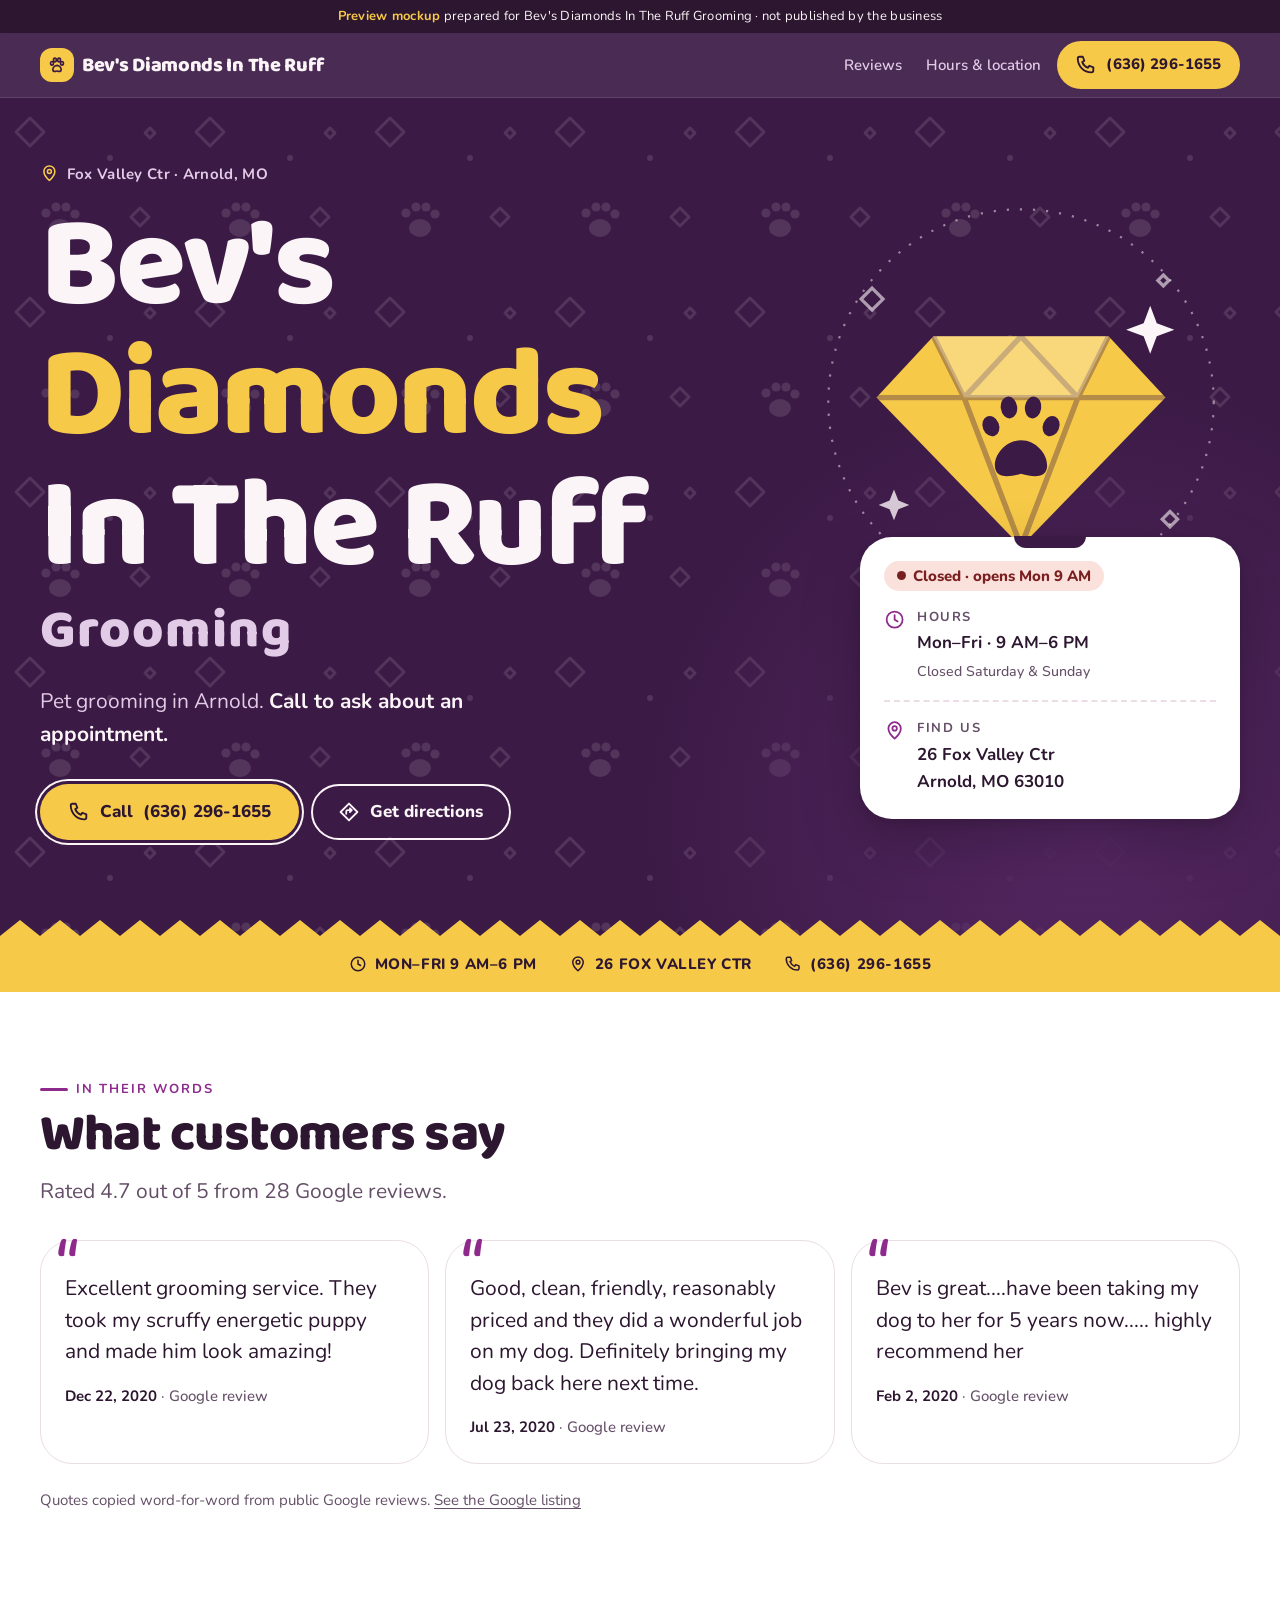
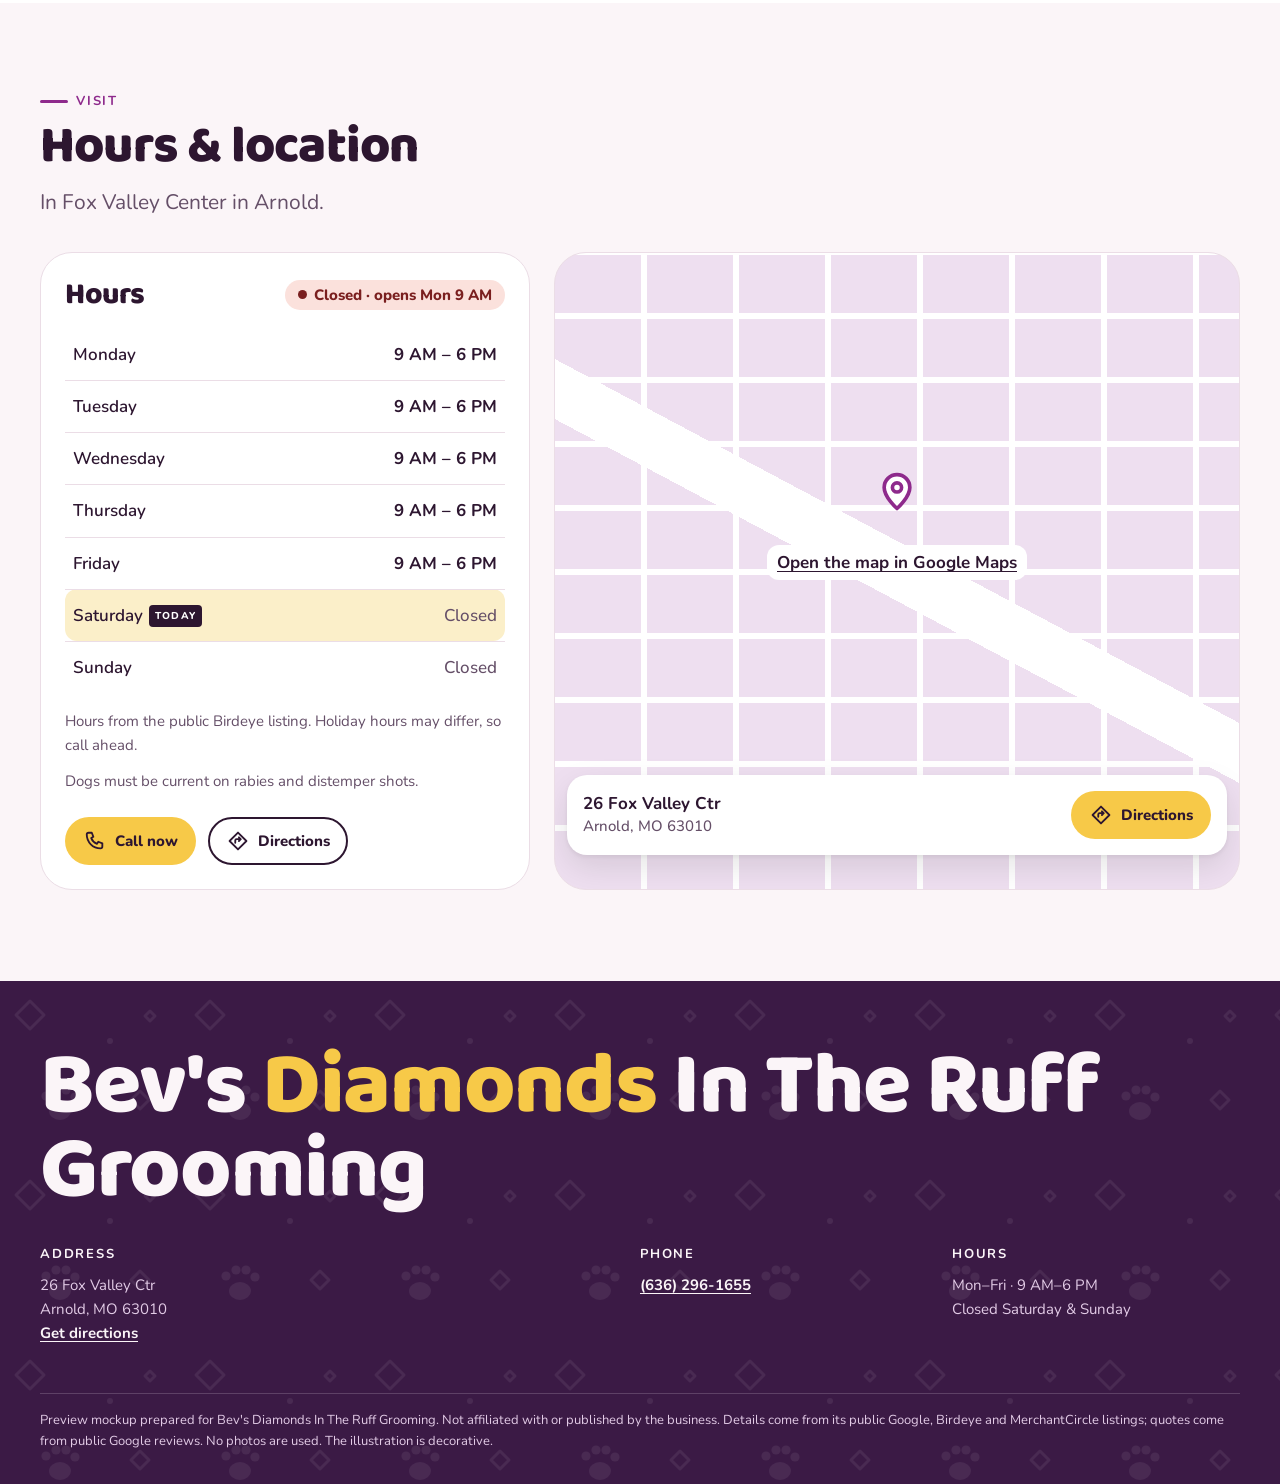
==== bevs-diamonds-in-the-ruff/index.html @ 06249ab4 "Add 11 new prospect previews + template update" ====
<!doctype html>
<html lang="en">
<head>
<meta charset="utf-8">
<meta name="viewport" content="width=device-width,initial-scale=1,viewport-fit=cover">
<title>Bev's Diamonds In The Ruff Grooming | Pet groomer in Arnold, MO</title>
<meta name="description" content="Bev&#x27;s Diamonds In The Ruff Grooming, 26 Fox Valley Ctr, Arnold, MO 63010. Pet grooming. Call (636) 296-1655.">
<meta name="robots" content="noindex">
<meta name="theme-color" content="#3B1A45">
<link rel="preconnect" href="https://fonts.googleapis.com"><link rel="preconnect" href="https://fonts.gstatic.com" crossorigin>
<link rel="stylesheet" href="https://fonts.googleapis.com/css2?family=Baloo+2:wght@700;800&amp;family=Nunito:wght@400;600;700;800&amp;display=swap">
<link rel="stylesheet" href="../template.css">
<!-- Facts from /home/box/shared/webbiz/prospects.csv (row dated 2026-11-19), checked 2026-11-19.  -->
</head>
<body data-theme="grooming" data-variant="plum" data-level="bold" data-layout="split">
<svg xmlns="http://www.w3.org/2000/svg" hidden>
<symbol id="i-phone" viewBox="0 0 24 24"><path d="M5 3h3.5l1.7 4.4-2.3 1.4a11 11 0 0 0 6.3 6.3l1.4-2.3L20 14.5V18a2 2 0 0 1-2 2A15 15 0 0 1 3 5a2 2 0 0 1 2-2z"/></symbol>
<symbol id="i-pin" viewBox="0 0 24 24"><path d="M12 21s-7-6.2-7-11.5a7 7 0 0 1 14 0C19 14.8 12 21 12 21z"/><circle cx="12" cy="9.5" r="2.5"/></symbol>
<symbol id="i-clock" viewBox="0 0 24 24"><circle cx="12" cy="12" r="9"/><path d="M12 7v5l3.5 2"/></symbol>
<symbol id="i-route" viewBox="0 0 24 24"><path d="M12 2.8 21.2 12 12 21.2 2.8 12z"/><path d="M9 14v-2.5a1.5 1.5 0 0 1 1.5-1.5H15m-2-2 2 2-2 2"/></symbol>
<symbol id="i-arrow" viewBox="0 0 24 24"><path d="M5 12h14m-6-6 6 6-6 6"/></symbol>
<symbol id="i-check" viewBox="0 0 24 24"><path d="m5 12.5 4.5 4.5L19 7.5"/></symbol>
<symbol id="i-calendar" viewBox="0 0 24 24"><rect x="3.5" y="5" width="17" height="15" rx="2"/><path d="M3.5 10h17M8 3v4m8-4v4"/></symbol>
<symbol id="i-info" viewBox="0 0 24 24"><circle cx="12" cy="12" r="9"/><path d="M12 11v6m0-9.5v.5"/></symbol>
<!-- grooming -->
<symbol id="i-paw" viewBox="0 0 24 24"><path d="M12 12.5c-2.8 0-5 2.7-5 4.8 0 1.6 1.3 2.4 2.7 2.4.9 0 1.5-.5 2.3-.5s1.4.5 2.3.5c1.4 0 2.7-.8 2.7-2.4 0-2.1-2.2-4.8-5-4.8z"/><ellipse cx="6" cy="10" rx="1.7" ry="2.2"/><ellipse cx="9.5" cy="6" rx="1.7" ry="2.3"/><ellipse cx="14.5" cy="6" rx="1.7" ry="2.3"/><ellipse cx="18" cy="10" rx="1.7" ry="2.2"/></symbol>
<symbol id="i-bath" viewBox="0 0 24 24"><path d="M3 12h18v2a5 5 0 0 1-5 5H8a5 5 0 0 1-5-5z"/><path d="M6 12V6a2 2 0 0 1 3.7-1M7 19l-1 2m11-2 1 2"/><circle cx="13" cy="7" r="1.2"/><circle cx="16.5" cy="5" r="1.6"/><circle cx="17" cy="9" r=".9"/></symbol>
<symbol id="i-sparkle" viewBox="0 0 24 24"><path d="M12 3l1.8 5.6L19.5 10l-5.7 1.6L12 17l-1.8-5.4L4.5 10l5.7-1.4z"/><path d="M19 16v4m-2-2h4"/></symbol>
<symbol id="i-heart" viewBox="0 0 24 24"><path d="M12 20s-7.5-4.6-7.5-10A4.3 4.3 0 0 1 12 7.4 4.3 4.3 0 0 1 19.5 10c0 5.4-7.5 10-7.5 10z"/></symbol>
<symbol id="i-bone" viewBox="0 0 24 24"><path d="M8.5 9.5 14.5 15.5M7 5a2.2 2.2 0 1 0-2 2 2.2 2.2 0 1 0 2.6 2.6L9 8.2M17 19a2.2 2.2 0 1 0 2-2 2.2 2.2 0 1 0-2.6-2.6L15 15.8M8.5 9.5l1-1M14.5 15.5l1-1"/></symbol>
<!-- barber -->
<symbol id="i-scissors" viewBox="0 0 24 24"><circle cx="6" cy="7" r="2.6"/><circle cx="6" cy="17" r="2.6"/><path d="M8.2 8.4 20 17M8.2 15.6 20 7"/></symbol>
<symbol id="i-razor" viewBox="0 0 24 24"><path d="M4 15 15 4l3 3-4 4H9"/><path d="M9 11l-5 9 4-1 4-6"/></symbol>
<symbol id="i-comb" viewBox="0 0 24 24"><path d="M3 9h18v3H3zM5 12v6m3-6v6m3-6v6m3-6v6m3-6v6m3-6v4"/></symbol>
<symbol id="i-pole" viewBox="0 0 24 24"><rect x="8" y="5" width="8" height="14" rx="1.5"/><path d="M9 3h6M9 21h6M8 9l8-3M8 13l8-3M8 17l8-3"/></symbol>
<symbol id="i-beard" viewBox="0 0 24 24"><path d="M5 6v5a7 7 0 0 0 14 0V6"/><path d="M9 13.5c1.8-1 4.2-1 6 0M10 17h4"/></symbol>
<!-- auto -->
<symbol id="i-wrench" viewBox="0 0 24 24"><path d="M14.5 4.5a4.5 4.5 0 0 0-5.4 5.9L3.5 16a2 2 0 0 0 2.9 2.9l5.6-5.6a4.5 4.5 0 0 0 5.9-5.4l-2.6 2.6-2.4-.5-.5-2.4z"/></symbol>
<symbol id="i-tire" viewBox="0 0 24 24"><circle cx="12" cy="12" r="9"/><circle cx="12" cy="12" r="3.5"/><path d="M12 3v3m0 12v3M3 12h3m12 0h3M5.6 5.6l2.2 2.2m8.4 8.4 2.2 2.2m0-12.8-2.2 2.2m-8.4 8.4-2.2 2.2"/></symbol>
<symbol id="i-oil" viewBox="0 0 24 24"><path d="M12 3s-5.5 6.4-5.5 10.5a5.5 5.5 0 0 0 11 0C17.5 9.4 12 3 12 3z"/><path d="M9.5 14a2.5 2.5 0 0 0 2.5 2.5"/></symbol>
<symbol id="i-brake" viewBox="0 0 24 24"><circle cx="12" cy="12" r="8.5"/><circle cx="12" cy="12" r="2"/><path d="M4.5 7.5a9 9 0 0 1 4-3.6M12 5.5v1m6.5 5.5h-1m-11 0h-1M12 17.5v1"/></symbol>
<symbol id="i-gauge" viewBox="0 0 24 24"><path d="M4 17a8 8 0 1 1 16 0"/><path d="M12 17l4-6"/><circle cx="12" cy="17" r="1.3"/><path d="M6.5 11.5l1 .8M12 7v1.3m5.5 3.2-1 .8"/></symbol>
<symbol id="i-battery" viewBox="0 0 24 24"><rect x="3" y="7" width="18" height="12" rx="2"/><path d="M7 7V5h3v2m4 0V5h3v2M7 13h3m5-1.5v3M13.5 13h3"/></symbol>
<!-- trades -->
<symbol id="i-hammer" viewBox="0 0 24 24"><path d="M14 4l6 6-2 2-2-2-9 9-2-2 9-9-2-2z"/><path d="M14 4 11 7"/></symbol>
<symbol id="i-ruler" viewBox="0 0 24 24"><path d="M3 16 16 3l5 5L8 21z"/><path d="m7 12 2 2m1-5 2 2m1-5 2 2"/></symbol>
<symbol id="i-house" viewBox="0 0 24 24"><path d="M4 11 12 4l8 7v9H4z"/><path d="M10 20v-5h4v5"/></symbol>
<symbol id="i-bolt" viewBox="0 0 24 24"><path d="M13 3 5 14h6l-1 7 8-11h-6z"/></symbol>
<symbol id="i-drop" viewBox="0 0 24 24"><path d="M7 4h10M12 4v3m-4 4h8l-1 3H9zm4 3v3"/><path d="M12 20.5a1.5 1.5 0 0 1-1.5-1.5c0-1 1.5-2.5 1.5-2.5s1.5 1.5 1.5 2.5a1.5 1.5 0 0 1-1.5 1.5z"/></symbol>
<!-- salon / cafe / cleaning -->
<symbol id="i-polish" viewBox="0 0 24 24"><path d="M10 3h4v5h-4z"/><path d="M8 11a2 2 0 0 1 2-3h4a2 2 0 0 1 2 3v8a2 2 0 0 1-2 2h-4a2 2 0 0 1-2-2z"/></symbol>
<symbol id="i-mirror" viewBox="0 0 24 24"><ellipse cx="12" cy="9" rx="6" ry="7"/><path d="M12 16v5m-3 0h6M9.5 6.5a3 3 0 0 1 2.5-1.5"/></symbol>
<symbol id="i-cup" viewBox="0 0 24 24"><path d="M4 9h13v5a5 5 0 0 1-5 5H9a5 5 0 0 1-5-5z"/><path d="M17 11h1.5a2.5 2.5 0 0 1 0 5H16M8 3c-1 1 1 2 0 3m4-3c-1 1 1 2 0 3"/></symbol>
<symbol id="i-fork" viewBox="0 0 24 24"><path d="M7 3v6a2 2 0 0 0 2 2v10M11 3v6a2 2 0 0 1-2 2M9 3v5m8-5c-2 1.5-3 4-3 7h3v11"/></symbol>
<symbol id="i-spray" viewBox="0 0 24 24"><path d="M8 9h6l1 3v8a1 1 0 0 1-1 1H8a1 1 0 0 1-1-1v-8z"/><path d="M9 9V6h5l3 2h-3M18 4l2-1m-2 4 2 1m-1-2.5h2"/></symbol>
<symbol id="i-broom" viewBox="0 0 24 24"><path d="M19 3 12 10"/><path d="M12.5 9.5 15 12l-4 9c-3-1-6-4-7-7z"/><path d="M7 18l2-3m1 5 1.5-3"/></symbol>
</svg>
<svg xmlns="http://www.w3.org/2000/svg" style="display:none">
<symbol id="i-leaf" viewBox="0 0 24 24" fill="none" stroke="currentColor" stroke-width="2" stroke-linecap="round" stroke-linejoin="round"><path d="M5 19c0-8 5-14 15-14 0 10-6 15-14 15"/><path d="M5 19c3-4 6-7 10-9"/></symbol>
<symbol id="i-snow" viewBox="0 0 24 24" fill="none" stroke="currentColor" stroke-width="2" stroke-linecap="round" stroke-linejoin="round"><path d="M12 2v20M4.5 6.5l15 11M19.5 6.5l-15 11"/><path d="M9 4l3 2 3-2M9 20l3-2 3 2"/></symbol>
<symbol id="i-steer" viewBox="0 0 24 24" fill="none" stroke="currentColor" stroke-width="2" stroke-linecap="round" stroke-linejoin="round"><circle cx="12" cy="12" r="9"/><circle cx="12" cy="12" r="2.5"/><path d="M3.5 10.5l6 1M20.5 10.5l-6 1M12 14.5V21"/></symbol>
</svg>
<a class="skip" href="#main">Skip to content</a>
<div class="mock-ribbon"><b>Preview mockup</b> prepared for Bev&#x27;s Diamonds In The Ruff Grooming · not published by the business</div>
<header class="site-head"><div class="container">
 <a class="brand" href="#top"><span class="mark"><svg class="icon" aria-hidden="true"><use href="#i-paw"/></svg></span>Bev&#x27;s Diamonds In The Ruff</a>
 <nav class="nav" aria-label="Sections"><a href="#reviews">Reviews</a><a href="#visit">Hours &amp; location</a></nav>
 <a class="btn btn--sm btn--call" href="tel:+16362961655"><svg class="icon" aria-hidden="true"><use href="#i-phone"/></svg><span class="lbl">Call</span><span class="num">(636) 296-1655</span></a>
</div></header>
<div class="accent-rule" aria-hidden="true"></div>

<main id="main">
<section class="hero" id="top" aria-labelledby="biz-name">
 <div class="hero__pattern" aria-hidden="true"></div><div class="hero__glow" aria-hidden="true"></div>
 <div class="container hero__grid">
  <div class="hero__copy">
   <p class="hero__kicker"><svg class="icon" aria-hidden="true"><use href="#i-pin"/></svg>Fox Valley Ctr · Arnold, MO</p>
   <h1 class="hero__name" id="biz-name"><span class="w">Bev&#x27;s</span> <span class="w w--accent">Diamonds</span> <span class="w">In The Ruff</span> <span class="w w--small">Grooming</span></h1>
   <p class="hero__line">Pet grooming in Arnold. <strong>Call to ask about an appointment.</strong></p>
   <div class="hero__ctas">
    <a class="btn btn--call" href="tel:+16362961655"><svg class="icon" aria-hidden="true"><use href="#i-phone"/></svg>Call <span class="num">(636) 296-1655</span></a>
    <a class="btn btn--ghost" href="https://www.google.com/maps/dir/?api=1&destination=Bev%27s+Diamonds+In+The+Ruff+Grooming%2C+26+Fox+Valley+Ctr%2C+Arnold%2C+MO+63010" target="_blank" rel="noopener"><svg class="icon" aria-hidden="true"><use href="#i-route"/></svg>Get directions</a>
   </div>
   
  </div>
  <div class="hero__media">
   <!-- PHOTO SLOT: when a real, owner-approved photo exists, add
        <img class="hero__photo" src="photo.jpg" alt="describe the photo" width="900" height="1100">
        here (the emblem, if any, hides itself). Keep the ticket. -->
   <div class="emblem" aria-hidden="true"><svg viewBox="0 0 400 400" role="img" aria-label="Illustration: a diamond with a paw print">
 <circle cx="200" cy="200" r="176" style="fill:none;stroke:var(--field-ink);stroke-width:2;stroke-dasharray:2 10;opacity:.5"/>
 <g style="fill:none;stroke:var(--field-ink);stroke-width:3;opacity:.6"><path d="M64 96l10 10-10 10-10-10z"/><path d="M336 300l7 7-7 7-7-7z"/><path d="M330 84l5 5-5 5-5-5z"/></g>
 <path d="M120 140h160l52 56-132 136L68 196z" style="fill:var(--field-accent)"/>
 <path d="M120 140l28 56h104l28-56M68 196h264M148 196l52 136 52-136M200 140l-52 56M200 140l52 56" style="fill:none;stroke:var(--field);stroke-width:5;stroke-linejoin:round;opacity:.35"/>
 <path d="M120 140h160l-28 56H148z" style="fill:#fff;opacity:.28"/>
 <g style="fill:var(--field)" transform="translate(200 236) scale(.5)">
  <path d="M0 -2C-30 -2 -52 28 -47 50C-43 66 -24 66 0 59C24 66 43 66 47 50C52 28 30 -2 0 -2Z"/>
  <ellipse cx="-55" cy="-28" rx="15" ry="19" transform="rotate(-22 -55 -28)"/><ellipse cx="-22" cy="-62" rx="15" ry="20" transform="rotate(-8 -22 -62)"/>
  <ellipse cx="22" cy="-62" rx="15" ry="20" transform="rotate(8 22 -62)"/><ellipse cx="55" cy="-28" rx="15" ry="19" transform="rotate(22 55 -28)"/></g>
 <path d="M318 112l6 16 16 6-16 6-6 16-6-16-16-6 16-6z" style="fill:var(--field-ink)"/>
 <path d="M84 280l4 10 10 4-10 4-4 10-4-10-10-4 10-4z" style="fill:var(--field-ink);opacity:.8"/>
</svg></div>
   <div class="ticket">
    <span class="ticket__notch" aria-hidden="true"></span>
    <div><span class="status" data-status>Mon–Fri · 9 AM–6 PM</span></div>
    <div class="ticket__row"><svg class="icon" aria-hidden="true"><use href="#i-clock"/></svg><div><span class="ticket__label">Hours</span><span class="ticket__value">Mon–Fri · 9 AM–6 PM<br><small style="font-weight:500;color:var(--muted)">Closed Saturday & Sunday</small></span></div></div>
    <hr>
    <div class="ticket__row"><svg class="icon" aria-hidden="true"><use href="#i-pin"/></svg><div><span class="ticket__label">Find us</span><span class="ticket__value">26 Fox Valley Ctr<br>Arnold, MO 63010</span></div></div>
    
   </div>
  </div>
 </div>
</section>
<div class="band" role="note" aria-label="Quick facts"><div class="container"><ul><li><svg class="icon" aria-hidden="true"><use href="#i-clock"/></svg>Mon–Fri 9 AM–6 PM</li><li><svg class="icon" aria-hidden="true"><use href="#i-pin"/></svg>26 Fox Valley Ctr</li><li><svg class="icon" aria-hidden="true"><use href="#i-phone"/></svg>(636) 296-1655</li></ul></div></div>

<!-- SERVICES: omitted on purpose. Only "pet grooming" is listed, so it is folded into the hero. "30 years of experience" (MerchantCircle) left off: no years claims. -->

<section class="section section--alt" id="reviews" aria-labelledby="rev-h"><div class="container">
 <div class="section-head"><span class="eyebrow">In their words</span><h2 id="rev-h">What customers say</h2><p>Rated 4.7 out of 5 from 28 Google reviews.</p></div>
 <div class="reviews"><figure class="review"><blockquote><p>Excellent grooming service. They took my scruffy energetic puppy and made him look amazing!</p></blockquote><figcaption>Dec 22, 2020 <span>· Google review</span></figcaption></figure><figure class="review"><blockquote><p>Good, clean, friendly, reasonably priced and they did a wonderful job on my dog. Definitely bringing my dog back here next time.</p></blockquote><figcaption>Jul 23, 2020 <span>· Google review</span></figcaption></figure><figure class="review"><blockquote><p>Bev is great....have been taking my dog to her for 5 years now..... highly recommend her</p></blockquote><figcaption>Feb 2, 2020 <span>· Google review</span></figcaption></figure></div>
 <p class="reviews__src">Quotes copied word-for-word from public Google reviews. <a href="https://www.google.com/maps/search/?api=1&amp;query=Bev%27s+Diamonds+In+The+Ruff+Grooming%2C+26+Fox+Valley+Ctr%2C+Arnold%2C+MO+63010" target="_blank" rel="noopener">See the Google listing</a></p>
</div></section>
<section class="section" id="visit" aria-labelledby="visit-h"><div class="container">
 <div class="section-head"><span class="eyebrow">Visit</span><h2 id="visit-h">Hours &amp; location</h2><p>In Fox Valley Center in Arnold.</p></div>
 <div class="visit">
  <div class="card hours">
   <div class="hours__top"><h3>Hours</h3><span class="status" data-status>Mon–Fri · 9 AM–6 PM</span></div>
   <table data-hours data-tz="America/Chicago"><caption class="sr-only">Opening hours</caption><tr data-d="1" data-o="09:00" data-c="18:00"><th scope="row">Monday</th><td>9 AM – 6 PM</td></tr><tr data-d="2" data-o="09:00" data-c="18:00"><th scope="row">Tuesday</th><td>9 AM – 6 PM</td></tr><tr data-d="3" data-o="09:00" data-c="18:00"><th scope="row">Wednesday</th><td>9 AM – 6 PM</td></tr><tr data-d="4" data-o="09:00" data-c="18:00"><th scope="row">Thursday</th><td>9 AM – 6 PM</td></tr><tr data-d="5" data-o="09:00" data-c="18:00"><th scope="row">Friday</th><td>9 AM – 6 PM</td></tr><tr data-d="6" class="is-closed"><th scope="row">Saturday</th><td>Closed</td></tr><tr data-d="0" class="is-closed"><th scope="row">Sunday</th><td>Closed</td></tr></table>
   <p class="hours__note">Hours from the public Birdeye listing. Holiday hours may differ, so call ahead.</p>
   <p class="visit-note">Dogs must be current on rabies and distemper shots.</p>
   <div style="display:flex;flex-wrap:wrap;gap:var(--s-3);margin-top:var(--s-5)">
    <a class="btn btn--call btn--sm" href="tel:+16362961655"><svg class="icon" aria-hidden="true"><use href="#i-phone"/></svg>Call now</a>
    <a class="btn btn--ghost btn--sm" href="https://www.google.com/maps/dir/?api=1&destination=Bev%27s+Diamonds+In+The+Ruff+Grooming%2C+26+Fox+Valley+Ctr%2C+Arnold%2C+MO+63010" target="_blank" rel="noopener"><svg class="icon" aria-hidden="true"><use href="#i-route"/></svg>Directions</a>
   </div>
  </div>
  <div class="map">
   <div class="map__fallback"><p><svg class="icon" aria-hidden="true"><use href="#i-pin"/></svg><br><a href="https://www.google.com/maps/dir/?api=1&destination=Bev%27s+Diamonds+In+The+Ruff+Grooming%2C+26+Fox+Valley+Ctr%2C+Arnold%2C+MO+63010" target="_blank" rel="noopener">Open the map in Google Maps</a></p></div>
   <iframe title="Map showing Bev&#x27;s Diamonds In The Ruff Grooming" src="https://www.google.com/maps?q=Bev%27s+Diamonds+In+The+Ruff+Grooming%2C+26+Fox+Valley+Ctr%2C+Arnold%2C+MO+63010&output=embed" loading="lazy" referrerpolicy="no-referrer-when-downgrade" allowfullscreen></iframe>
   <div class="map__card"><p class="map__addr">26 Fox Valley Ctr<small>Arnold, MO 63010</small></p>
    <a class="btn btn--sm btn--call" href="https://www.google.com/maps/dir/?api=1&destination=Bev%27s+Diamonds+In+The+Ruff+Grooming%2C+26+Fox+Valley+Ctr%2C+Arnold%2C+MO+63010" target="_blank" rel="noopener"><svg class="icon" aria-hidden="true"><use href="#i-route"/></svg>Directions</a></div>
  </div>
 </div>
</div></section>
</main>

<footer class="site-foot">
 <div class="hero__pattern" aria-hidden="true"></div>
 <div class="container">
  <p class="foot__name" style="font-family:var(--font-display);font-weight:var(--display-weight);text-transform:var(--display-case);font-style:var(--display-style);letter-spacing:var(--display-track)"><span class="w">Bev&#x27;s</span> <span class="w w--accent">Diamonds</span> <span class="w">In The Ruff</span> <span class="w w--small">Grooming</span></p>
  <div class="foot__grid">
   <div><b>Address</b>26 Fox Valley Ctr<br>Arnold, MO 63010<br><a href="https://www.google.com/maps/dir/?api=1&destination=Bev%27s+Diamonds+In+The+Ruff+Grooming%2C+26+Fox+Valley+Ctr%2C+Arnold%2C+MO+63010" target="_blank" rel="noopener">Get directions</a></div>
   <div><b>Phone</b><a href="tel:+16362961655">(636) 296-1655</a></div>
   <div><b>Hours</b>Mon–Fri · 9 AM–6 PM<br>Closed Saturday & Sunday</div>
  </div>
  <p class="foot__legal">Preview mockup prepared for Bev&#x27;s Diamonds In The Ruff Grooming. Not affiliated with or published by the business. Details come from its public Google, Birdeye and MerchantCircle listings; quotes come from public Google reviews. No photos are used. The illustration is decorative.</p>
 </div>
</footer>

<script>
/* Open-now indicator: see SPEC.md. */
(function () {
  var t = document.querySelector('[data-hours]');
  if (!t || !window.Intl) return;
  var tz = t.getAttribute('data-tz') || 'America/Chicago', H = {}, d, m, i;
  var D = ['Sun', 'Mon', 'Tue', 'Wed', 'Thu', 'Fri', 'Sat'];
  [].forEach.call(t.querySelectorAll('tr[data-d]'), function (r) { H[r.getAttribute('data-d')] = { o: r.getAttribute('data-o'), c: r.getAttribute('data-c'), r: r }; });
  function mins(s) { var a = s.split(':'); return +a[0] * 60 + +a[1]; }
  function fmt(s) { var a = s.split(':'), h = +a[0], ap = h >= 12 ? 'PM' : 'AM'; h = h % 12 || 12; return h + (a[1] !== '00' ? ':' + a[1] : '') + ' ' + ap; }
  var q = location.search.match(/[?&]now=(\d)-(\d\d):(\d\d)/);
  if (q) { d = +q[1]; m = +q[2] * 60 + +q[3]; }
  else {
    var p = {};
    new Intl.DateTimeFormat('en-US', { timeZone: tz, weekday: 'short', hour: '2-digit', minute: '2-digit', hourCycle: 'h23' })
      .formatToParts(new Date()).forEach(function (x) { p[x.type] = x.value; });
    d = D.indexOf(p.weekday); m = (+p.hour % 24) * 60 + +p.minute;
  }
  if (d < 0) return;
  var h = H[d], open = !!(h && h.o && m >= mins(h.o) && m < mins(h.c)), txt = '';
  [].forEach.call(document.querySelectorAll('tr[data-d="' + d + '"]'), function (r) { r.classList.add('is-today'); });
  if (open) txt = 'Open now · until ' + fmt(h.c);
  else for (i = 0; i < 8; i++) {
    var n = H[(d + i) % 7];
    if (n && n.o && (i > 0 || m < mins(n.o))) { txt = 'Closed · opens ' + (i === 0 ? 'today' : i === 1 ? 'tomorrow' : D[(d + i) % 7]) + ' ' + fmt(n.o); break; }
  }
  if (!txt) return;
  [].forEach.call(document.querySelectorAll('[data-status]'), function (el) { el.textContent = txt; el.classList.add(open ? 'is-open' : 'is-closed'); });
})();
</script>
</body>
</html>
---- template.css ----
/* =====================================================================
   WebBiz one-page template — template.css
   Static, dependency-free (Google Fonts only). Theme via <body data-theme="…">.
   Sections: 0 tokens · 1 themes · 2 base · 3 layout · 4 components · 5 breakpoints
   ===================================================================== */

/* ---------- 0. TOKENS (theme-independent) ---------- */
:root{
  /* spacing — 4px base */
  --s-1:4px; --s-2:8px; --s-3:12px; --s-4:16px; --s-5:24px;
  --s-6:32px; --s-7:48px; --s-8:64px; --s-9:96px;
  --section-y:clamp(56px, 4vw + 40px, 112px);
  --gutter:clamp(20px, 4vw, 40px);
  --container:1200px;

  /* type scale — fluid between 360px and 1440px viewports */
  --t-xs:  .8125rem;                                  /* 13px  labels, tags */
  --t-sm:  .9375rem;                                  /* 15px  meta, captions */
  --t-base:1.0625rem;                                 /* 17px  body */
  --t-lg:  clamp(1.125rem, 1.05rem + .35vw, 1.3125rem);/* 18→21 lead, card titles */
  --t-xl:  clamp(1.375rem, 1.15rem + 1vw, 1.875rem);  /* 22→30 h3 / ticket */
  --t-2xl: clamp(2rem, 1.45rem + 2.5vw, 3.25rem);     /* 32→52 section h2 */
  --t-hero:clamp(3.25rem, 1.6rem + 8vw, 8rem);        /* 52→128 business name */
  --lh-tight:1.02; --lh-snug:1.2; --lh-body:1.6;

  /* radii & shadows (themes may override --r*) */
  --r-sm:8px; --r:14px; --r-lg:24px; --r-pill:999px;
  --sh-1:0 1px 2px rgb(0 0 0 / .06), 0 2px 6px rgb(0 0 0 / .04);
  --sh-2:0 2px 4px rgb(0 0 0 / .06), 0 12px 32px rgb(0 0 0 / .10);
  --sh-3:0 4px 8px rgb(0 0 0 / .10), 0 24px 60px rgb(0 0 0 / .22);

  --tap:48px;              /* min touch target */
  --ease:cubic-bezier(.2,.7,.2,1);
}

/* ---------- 1. THEMES ----------
   Each theme sets ONLY these variables. Contrast ratios are in SPEC.md. */
[data-theme]{
  --font-display:system-ui, sans-serif; --font-body:system-ui, sans-serif;
  --display-weight:800; --display-case:none; --display-track:-.02em; --display-style:normal;
  --pattern-size:160px; --pattern-opacity:.14;
}

/* Pet grooming — "soap bubbles & paws" */
[data-theme="grooming"]{
  --bg:#FFF7EC; --surface:#FFFFFF; --ink:#12393B; --muted:#4A6466; --line:#EADFCF;
  --field:#0B4542; --field-2:#0F5A55; --field-ink:#FFF7EC; --field-muted:#BFE3DC; --field-accent:#FF9466;
  --cta:#FF9466; --cta-ink:#12393B; --accent:#C2410C; --tint:#FFE3D3; --tint-2:#D7F0EA;
  --band:#FF9466; --band-ink:#12393B;
  --font-display:"Fredoka", ui-rounded, system-ui, sans-serif; --font-body:"Nunito", system-ui, sans-serif;
  --display-weight:600; --display-track:-.01em;
  --r-sm:12px; --r:20px; --r-lg:32px;
  --pattern:url("data:image/svg+xml,%3Csvg xmlns='http://www.w3.org/2000/svg' width='220' height='220' viewBox='0 0 220 220'%3E%3Cg fill='none' stroke='%23000' stroke-width='3'%3E%3Ccircle cx='30' cy='34' r='18'/%3E%3Ccircle cx='62' cy='18' r='7'/%3E%3Ccircle cx='170' cy='150' r='26'/%3E%3Ccircle cx='132' cy='190' r='9'/%3E%3Ccircle cx='200' cy='108' r='6'/%3E%3C/g%3E%3Cg fill='%23000'%3E%3Cellipse cx='150' cy='58' rx='13' ry='11'/%3E%3Ccircle cx='134' cy='40' r='5.5'/%3E%3Ccircle cx='146' cy='33' r='5.5'/%3E%3Ccircle cx='158' cy='33' r='5.5'/%3E%3Ccircle cx='168' cy='41' r='5.5'/%3E%3Cellipse cx='52' cy='150' rx='10' ry='8.5' transform='rotate(-20 52 150)'/%3E%3Ccircle cx='38' cy='138' r='4.2'/%3E%3Ccircle cx='46' cy='131' r='4.2'/%3E%3Ccircle cx='56' cy='130' r='4.2'/%3E%3Ccircle cx='64' cy='136' r='4.2'/%3E%3C/g%3E%3C/svg%3E");
  --pattern-size:220px; --pattern-opacity:.11;
  --edge:url("data:image/svg+xml,%3Csvg xmlns='http://www.w3.org/2000/svg' width='64' height='20' viewBox='0 0 64 20'%3E%3Cpath d='M0 20V10C16 10 16 0 32 0s16 10 32 10v10z' fill='%23000'/%3E%3C/svg%3E");
  --edge-size:64px 20px; --edge-h:20px;
}

/* Auto repair — "tread plate & checker" */
[data-theme="auto"]{
  --bg:#F2F1EE; --surface:#FFFFFF; --ink:#15171A; --muted:#52575F; --line:#DCDAD4;
  --field:#1A1D21; --field-2:#24282E; --field-ink:#F2F1EE; --field-muted:#A9AEB6; --field-accent:#FFC21A;
  --cta:#FFC21A; --cta-ink:#15171A; --accent:#9A5B00; --tint:#FFF1C2; --tint-2:#E6E4DF;
  --band:#FFC21A; --band-ink:#15171A;
  --font-display:"Barlow Condensed", "Arial Narrow", Impact, sans-serif; --font-body:"Barlow", system-ui, sans-serif;
  --display-weight:800; --display-case:uppercase; --display-track:-.005em;
  --r-sm:4px; --r:6px; --r-lg:10px;
  --pattern:url("data:image/svg+xml,%3Csvg xmlns='http://www.w3.org/2000/svg' width='48' height='48' viewBox='0 0 48 48'%3E%3Cg fill='%23000'%3E%3Crect x='4' y='9' width='16' height='5' rx='2.5' transform='rotate(45 12 11.5)'/%3E%3Crect x='28' y='33' width='16' height='5' rx='2.5' transform='rotate(45 36 35.5)'/%3E%3Crect x='28' y='9' width='16' height='5' rx='2.5' transform='rotate(-45 36 11.5)'/%3E%3Crect x='4' y='33' width='16' height='5' rx='2.5' transform='rotate(-45 12 35.5)'/%3E%3C/g%3E%3C/svg%3E");
  --pattern-size:48px; --pattern-opacity:.22;
  --edge:conic-gradient(#000 25%, transparent 0 50%, #000 0 75%, transparent 0);
  --edge-size:24px 24px; --edge-h:24px;
}

/* Barbershop — "pole stripes & gold leaf" */
[data-theme="barber"]{
  --bg:#F4EDE1; --surface:#FFFBF4; --ink:#16181D; --muted:#5A5348; --line:#E2D7C4;
  --field:#14233A; --field-2:#1B2E4B; --field-ink:#F4EDE1; --field-muted:#B9C3D3; --field-accent:#F2C14E;
  --cta:#C8102E; --cta-ink:#FFFFFF; --accent:#A50E26; --tint:#F6DDD8; --tint-2:#E3E7EE;
  --band:#C8102E; --band-ink:#FFFFFF;
  --font-display:"DM Serif Display", Georgia, serif; --font-body:"Work Sans", system-ui, sans-serif;
  --display-weight:400; --display-track:0;
  --r-sm:2px; --r:4px; --r-lg:6px;
  --pattern:repeating-linear-gradient(135deg, #000 0 2px, transparent 2px 22px);
  --pattern-size:auto; --pattern-opacity:.10;
  --edge:repeating-linear-gradient(-45deg, #C8102E 0 18px, #F4EDE1 18px 30px, #1E4FA0 30px 48px, #F4EDE1 48px 60px);
  --edge-size:auto; --edge-h:18px;
  --rule:repeating-linear-gradient(-45deg, #C8102E 0 10px, #FFFBF4 10px 16px, #1E4FA0 16px 26px, #FFFBF4 26px 32px);
}

/* Contractors / trades — "blueprint grid" */
[data-theme="trades"]{
  --bg:#F3F5F8; --surface:#FFFFFF; --ink:#0F1C2E; --muted:#4B5768; --line:#D8DEE7;
  --field:#0B3D91; --field-2:#0E4AAE; --field-ink:#FFFFFF; --field-muted:#BBD0F2; --field-accent:#FFB000;
  --cta:#FFB000; --cta-ink:#0F1C2E; --accent:#0B3D91; --tint:#FFEFC7; --tint-2:#DCE7F8;
  --band:#FFB000; --band-ink:#0F1C2E;
  --font-display:"Archivo", system-ui, sans-serif; --font-body:"IBM Plex Sans", system-ui, sans-serif;
  --display-weight:800; --display-case:uppercase; --display-track:-.02em;
  --r-sm:3px; --r:6px; --r-lg:8px;
  --pattern:url("data:image/svg+xml,%3Csvg xmlns='http://www.w3.org/2000/svg' width='120' height='120'%3E%3Cpath d='M0 .5H120M.5 0V120' stroke='%23000' stroke-width='2'/%3E%3Cpath d='M0 30.5H120M0 60.5H120M0 90.5H120M30.5 0V120M60.5 0V120M90.5 0V120' stroke='%23000' stroke-width='.75'/%3E%3C/svg%3E");
  --pattern-size:120px; --pattern-opacity:.22;
  --edge:repeating-linear-gradient(-45deg, #000 0 14px, transparent 14px 28px);
  --edge-size:auto; --edge-h:14px;
}

/* Salon / nails — "scallops & arches" */
[data-theme="salon"]{
  --bg:#FBF0EC; --surface:#FFFFFF; --ink:#3A1F2B; --muted:#6E5560; --line:#EFD9D3;
  --field:#3A1F2B; --field-2:#4A2838; --field-ink:#FBF0EC; --field-muted:#E7C6CF; --field-accent:#F4A7B9;
  --cta:#A4325A; --cta-ink:#FFFFFF; --accent:#A4325A; --tint:#F8DCE3; --tint-2:#F3E6DF;
  --band:#F4A7B9; --band-ink:#3A1F2B;
  --font-display:"Fraunces", Georgia, serif; --font-body:"DM Sans", system-ui, sans-serif;
  --display-weight:600; --display-style:italic; --display-track:-.02em;
  --r-sm:10px; --r:18px; --r-lg:28px;
  --pattern:url("data:image/svg+xml,%3Csvg xmlns='http://www.w3.org/2000/svg' width='60' height='40'%3E%3Cpath d='M0 40a30 30 0 0 1 60 0' fill='none' stroke='%23000' stroke-width='2'/%3E%3Cpath d='M-30 20a30 30 0 0 1 60 0M30 20a30 30 0 0 1 60 0' fill='none' stroke='%23000' stroke-width='2'/%3E%3C/svg%3E");
  --pattern-size:60px 40px; --pattern-opacity:.14;
  --edge:url("data:image/svg+xml,%3Csvg xmlns='http://www.w3.org/2000/svg' width='40' height='20'%3E%3Cpath d='M0 20a20 20 0 0 1 40 0z' fill='%23000'/%3E%3C/svg%3E");
  --edge-size:40px 20px; --edge-h:20px;
}

/* Restaurant / cafe — "gingham" */
[data-theme="cafe"]{
  --bg:#F7F0E3; --surface:#FFFCF6; --ink:#2B1D14; --muted:#64554A; --line:#E5D9C4;
  --field:#2B1D14; --field-2:#3A291D; --field-ink:#F7F0E3; --field-muted:#D9C7B0; --field-accent:#F2B66D;
  --cta:#B5452B; --cta-ink:#FFFFFF; --accent:#9E3B24; --tint:#F6DCCB; --tint-2:#EDE3D2;
  --band:#B5452B; --band-ink:#FFFFFF;
  --font-display:"Young Serif", Georgia, serif; --font-body:"Inter", system-ui, sans-serif;
  --display-weight:400; --display-track:-.01em;
  --r-sm:6px; --r:10px; --r-lg:16px;
  --pattern:linear-gradient(90deg, rgb(0 0 0 / .5) 50%, transparent 0), linear-gradient(rgb(0 0 0 / .5) 50%, transparent 0);
  --pattern-size:36px 36px; --pattern-opacity:.12;
  --edge:linear-gradient(90deg, #000 50%, transparent 0);
  --edge-size:24px 100%; --edge-h:12px;
}

/* Cleaning — "sparkle & shine" (light hero) */
[data-theme="cleaning"]{
  --bg:#F2F8FF; --surface:#FFFFFF; --ink:#0D2B45; --muted:#47607A; --line:#D4E3F2;
  --field:#DDEFFF; --field-2:#C9E5FF; --field-ink:#0D2B45; --field-muted:#2F4E6B; --field-accent:#0068A8;
  --cta:#0068A8; --cta-ink:#FFFFFF; --accent:#0068A8; --tint:#D6ECFF; --tint-2:#E6F6EE;
  --band:#0D2B45; --band-ink:#F2F8FF;
  --font-display:"Plus Jakarta Sans", system-ui, sans-serif; --font-body:"Plus Jakarta Sans", system-ui, sans-serif;
  --display-weight:800; --display-track:-.035em;
  --r-sm:10px; --r:16px; --r-lg:24px;
  --pattern:url("data:image/svg+xml,%3Csvg xmlns='http://www.w3.org/2000/svg' width='140' height='140'%3E%3Cg fill='%23000'%3E%3Cpath d='M30 10l4 16 16 4-16 4-4 16-4-16-16-4 16-4z'/%3E%3Cpath d='M100 80l2.5 9.5L112 92l-9.5 2.5L100 104l-2.5-9.5L88 92l9.5-2.5z'/%3E%3Ccircle cx='110' cy='24' r='3'/%3E%3Ccircle cx='40' cy='112' r='2'/%3E%3C/g%3E%3C/svg%3E");
  --pattern-size:140px; --pattern-opacity:.18;
  --edge:linear-gradient(transparent, transparent); --edge-size:auto; --edge-h:0px;
}

/* ---------- 2. BASE ---------- */
*,*::before,*::after{box-sizing:border-box}
html{scroll-behavior:smooth;-webkit-text-size-adjust:100%;scroll-padding-top:80px}
body{margin:0;background:var(--bg);color:var(--ink);font:400 var(--t-base)/var(--lh-body) var(--font-body);
  -webkit-font-smoothing:antialiased}
img,svg,iframe{display:block;max-width:100%}
[hidden]{display:none!important}
a{color:inherit;text-underline-offset:.18em}
h1,h2,h3{margin:0;font-family:var(--font-display);font-weight:var(--display-weight);text-transform:var(--display-case);
  letter-spacing:var(--display-track);font-style:var(--display-style);line-height:var(--lh-snug);text-wrap:balance}
p{margin:0}
:focus-visible{outline:3px solid var(--accent);outline-offset:3px;border-radius:4px}
.hero :focus-visible,.site-foot :focus-visible{outline-color:var(--field-accent)}
.icon{width:1.25em;height:1.25em;flex:none;fill:none;stroke:currentColor;stroke-width:2;stroke-linecap:round;stroke-linejoin:round}
.sr-only{position:absolute;width:1px;height:1px;overflow:hidden;clip:rect(0 0 0 0);white-space:nowrap}
.skip{position:absolute;left:var(--s-3);top:-60px;z-index:100;background:var(--ink);color:var(--bg);padding:var(--s-3) var(--s-4);border-radius:var(--r-sm)}
.skip:focus{top:var(--s-3)}
@media (prefers-reduced-motion:reduce){*{transition:none!important;animation:none!important;scroll-behavior:auto!important}}

/* ---------- 3. LAYOUT ---------- */
.container{width:100%;max-width:calc(var(--container) + 2*var(--gutter));margin-inline:auto;padding-inline:var(--gutter)}
.section{padding-block:var(--section-y)}
.section--alt{background:var(--surface)}
.section-head{display:grid;gap:var(--s-3);margin-bottom:var(--s-6);max-width:46rem}
.eyebrow{display:inline-flex;align-items:center;gap:var(--s-2);font:700 var(--t-xs)/1 var(--font-body);letter-spacing:.14em;text-transform:uppercase;color:var(--accent)}
.eyebrow::before{content:"";width:28px;height:3px;border-radius:2px;background:currentColor}
.section-head h2{font-size:var(--t-2xl);line-height:1.05}
.section-head p{color:var(--muted);font-size:var(--t-lg)}

/* ---------- 4. COMPONENTS ---------- */

/* 4.1 Mockup ribbon (remove when site goes live) */
.mock-ribbon{background:var(--ink);color:var(--bg);font-size:var(--t-xs);text-align:center;padding:6px var(--gutter);letter-spacing:.02em}
.mock-ribbon b{color:var(--field-accent)}
[data-theme="cleaning"] .mock-ribbon b{color:#8FD0FF}

/* 4.2 Header */
.site-head{position:sticky;top:0;z-index:30;background:color-mix(in srgb, var(--field) 92%, transparent);
  backdrop-filter:saturate(1.4) blur(10px);color:var(--field-ink);border-bottom:1px solid color-mix(in srgb, var(--field-ink) 12%, transparent)}
.site-head .container{display:flex;align-items:center;gap:var(--s-4);min-height:64px}
.brand{display:flex;align-items:center;gap:var(--s-2);text-decoration:none;font:var(--display-weight) 1.25rem/1 var(--font-display);
  text-transform:var(--display-case);letter-spacing:var(--display-track);font-style:var(--display-style);margin-right:auto;min-height:var(--tap)}
.brand .mark{width:34px;height:34px;border-radius:var(--r-sm);background:var(--field-accent);color:var(--field);display:grid;place-items:center}
.brand .mark .icon{width:20px;height:20px}
.nav{display:none;gap:var(--s-5)}
.site-head .btn--call .num{display:none}            /* phones: "Call" label; number appears from 640px */
.nav a{text-decoration:none;font-weight:600;font-size:var(--t-sm);color:var(--field-muted);padding-block:var(--s-2)}
.nav a:hover{color:var(--field-ink)}

/* 4.3 Buttons */
.btn{--b-bg:var(--cta);--b-ink:var(--cta-ink);display:inline-flex;align-items:center;justify-content:center;gap:.6em;
  min-height:56px;padding:0 1.5em;border-radius:var(--r-pill);border:2px solid transparent;background:var(--b-bg);color:var(--b-ink);
  font:800 1.0625rem/1 var(--font-body);text-decoration:none;white-space:nowrap;cursor:pointer;
  transition:transform .15s var(--ease), box-shadow .15s var(--ease), background-color .15s}
[data-theme="auto"] .btn,[data-theme="trades"] .btn,[data-theme="barber"] .btn{border-radius:var(--r)}
[data-theme="auto"] .btn,[data-theme="trades"] .btn{text-transform:uppercase;letter-spacing:.04em;font-size:1rem}
.btn:hover{transform:translateY(-2px);box-shadow:var(--sh-2)}
.btn:active{transform:translateY(0);box-shadow:none}
.btn .icon{width:22px;height:22px}
.btn--call .num{font-variant-numeric:tabular-nums;letter-spacing:.01em}
.btn--ghost{--b-bg:transparent;--b-ink:currentColor;border-color:currentColor}
.btn--ghost:hover{background:color-mix(in srgb, currentColor 10%, transparent)}
.btn--sm{min-height:var(--tap);padding:0 1.1em;font-size:var(--t-sm)}
/* ring makes the button boundary ≥3:1 on dark fields even when cta-vs-field is lower (WCAG 1.4.11) */
.hero .btn--call{box-shadow:0 0 0 3px var(--field), 0 0 0 5px var(--field-ink)}
.hero .btn--call:hover{box-shadow:0 0 0 3px var(--field), 0 0 0 5px var(--field-ink), var(--sh-3)}

/* 4.4 HERO — photo-less by default */
.hero{position:relative;isolation:isolate;overflow:hidden;background:var(--field);color:var(--field-ink)}
.hero__pattern{position:absolute;inset:0;z-index:-1;background:var(--field-ink);opacity:var(--pattern-opacity);
  -webkit-mask:var(--pattern);mask:var(--pattern);-webkit-mask-size:var(--pattern-size);mask-size:var(--pattern-size);
  /* fade the pattern out behind the name for legibility */
}
.hero::before{content:"";position:absolute;inset:0;z-index:-1;pointer-events:none;
  background:linear-gradient(100deg, var(--field) 0 22%, color-mix(in srgb, var(--field) 55%, transparent) 48%, transparent 70%)}
.hero__glow{position:absolute;z-index:-1;inset:auto -20% -40% auto;width:min(90vw,900px);aspect-ratio:1;border-radius:50%;
  background:radial-gradient(closest-side, var(--field-2), transparent);pointer-events:none}
.hero__grid{display:grid;gap:var(--s-6);padding-block:var(--s-7) var(--s-7)}
.hero__kicker{display:inline-flex;align-items:center;gap:var(--s-2);font-weight:700;font-size:var(--t-sm);color:var(--field-muted);
  letter-spacing:.02em;margin-bottom:var(--s-4)}
.hero__kicker .icon{color:var(--field-accent)}
.hero__name{font-size:var(--t-hero);line-height:var(--lh-tight);letter-spacing:calc(var(--display-track) - .01em);margin-bottom:var(--s-5)}
.hero__name .w{display:block}
.hero__name .w--accent{color:var(--field-accent)}
.hero__name .w--small{font-size:.42em;line-height:1.1;letter-spacing:.02em;margin-top:.15em;color:var(--field-muted)}
[data-theme="auto"] .hero__name .w--small,[data-theme="trades"] .hero__name .w--small{letter-spacing:.12em}
.hero__line{font-size:var(--t-lg);max-width:34ch;color:var(--field-muted);margin-bottom:var(--s-6)}
.hero__line strong{color:var(--field-ink);font-weight:700}
.hero__ctas{display:flex;flex-direction:column;gap:var(--s-3);max-width:420px}
.hero__ctas .btn--ghost{color:var(--field-ink)}

/* 4.5 Hero media slot: emblem + fact ticket now, real photo later */
.hero__media{position:relative;display:flex;flex-direction:column}
.emblem{position:relative;display:grid;place-items:center;pointer-events:none;margin-inline:auto;width:min(86%,460px)}
.emblem svg{width:100%;height:auto;overflow:visible}
.hero__photo{width:100%;height:100%;min-height:300px;object-fit:cover;border-radius:var(--r-lg);box-shadow:var(--sh-3)}
.hero__media:has(.hero__photo) .emblem{display:none}  /* drop a real <img class="hero__photo"> in → emblem disappears */

.ticket{position:relative;z-index:1;background:var(--surface);color:var(--ink);border-radius:var(--r-lg);box-shadow:var(--sh-3);
  padding:var(--s-5);display:grid;gap:var(--s-4);width:100%;margin-top:-56px}
.ticket__row{display:flex;gap:var(--s-3);align-items:flex-start}
.ticket__row .icon{color:var(--accent);margin-top:.15em}
.ticket__label{font-size:var(--t-xs);font-weight:700;letter-spacing:.12em;text-transform:uppercase;color:var(--muted);display:block;margin-bottom:2px}
.ticket__value{font-weight:700;font-size:var(--t-base);line-height:1.35}
.ticket hr{border:0;border-top:2px dashed var(--line);margin:0}
.ticket__notch{position:absolute;top:0;left:50%;width:72px;height:12px;transform:translate(-50%,-1px);background:var(--field);border-radius:0 0 12px 12px}

/* 4.6 Status pill (open now) — JS-enhanced, readable without JS */
.status{display:inline-flex;align-items:center;gap:.5em;padding:.4em .85em;border-radius:var(--r-pill);font-weight:800;font-size:var(--t-sm);
  background:var(--tint-2);color:var(--ink);line-height:1.2}
.status::before{content:"";width:.6em;height:.6em;border-radius:50%;background:currentColor;opacity:.5}
.status.is-open{background:#D8F5E1;color:#0B5B2E}
.status.is-open::before{opacity:1;box-shadow:0 0 0 .25em rgb(11 91 46 / .18)}
.status.is-closed{background:#FBE1DC;color:#7A1F1F}
.status.is-closed::before{opacity:1}

/* 4.7 Fact band under hero (real facts only) + themed edge */
.band{position:relative;background:var(--band);color:var(--band-ink);font-weight:800;font-size:var(--t-sm);letter-spacing:.04em}
.band::before{content:"";position:absolute;left:0;right:0;bottom:100%;height:var(--edge-h);background:var(--band);
  -webkit-mask:var(--edge);mask:var(--edge);-webkit-mask-size:var(--edge-size);mask-size:var(--edge-size);-webkit-mask-repeat:repeat-x;mask-repeat:repeat-x}
[data-theme="barber"] .band::before{-webkit-mask:none;mask:none;background:var(--edge)}
[data-theme="auto"] .band::before{background:var(--field-ink);opacity:.9}
.band ul{list-style:none;margin:0;padding:var(--s-4) 0;display:flex;flex-wrap:wrap;gap:var(--s-2) var(--s-6);justify-content:center;text-transform:uppercase}
.band li{display:inline-flex;align-items:center;gap:var(--s-2)}
.band .icon{width:18px;height:18px}

/* 4.8 Services */
.services{display:grid;gap:var(--s-4);list-style:none;margin:0;padding:0}
.svc{position:relative;background:var(--surface);border:1px solid var(--line);border-radius:var(--r-lg);padding:var(--s-5);
  display:grid;grid-template-columns:auto 1fr;gap:var(--s-2) var(--s-4);align-items:start;transition:transform .2s var(--ease), box-shadow .2s}
.section--alt .svc{background:var(--bg)}
.svc:hover{transform:translateY(-3px);box-shadow:var(--sh-2)}
.svc__icon{grid-row:span 2;width:60px;height:60px;border-radius:var(--r);background:var(--tint);color:var(--ink);display:grid;place-items:center}
.svc__icon .icon{width:30px;height:30px;stroke-width:1.75}
.svc h3{font-size:var(--t-lg);font-family:var(--font-display);line-height:1.2;align-self:end}
[data-theme="barber"] .svc h3,[data-theme="cafe"] .svc h3{font-size:var(--t-xl)}
.svc p{color:var(--muted);font-size:var(--t-sm)}


/* 4.10 Visit = hours + map */
.visit{display:grid;gap:var(--s-5)}
.card{background:var(--surface);border:1px solid var(--line);border-radius:var(--r-lg);padding:var(--s-5)}
.hours__top{display:flex;flex-wrap:wrap;align-items:center;justify-content:space-between;gap:var(--s-3);margin-bottom:var(--s-4)}
.hours__top h3{font-size:var(--t-xl)}
.hours table{width:100%;border-collapse:collapse;font-variant-numeric:tabular-nums}
.hours th,.hours td{padding:var(--s-3) var(--s-2);border-bottom:1px solid var(--line);text-align:left;font-size:var(--t-base)}
.hours th{font-weight:600}
.hours td{text-align:right;font-weight:700;white-space:nowrap}
.hours th{white-space:nowrap}
.hours tr:last-child th,.hours tr:last-child td{border-bottom:0}
.hours tr.is-closed td{color:var(--muted);font-weight:500}
.hours tr.is-today{background:var(--tint)}
.hours tr.is-today th::after{content:"Today";margin-left:.6em;font:800 10px/1 var(--font-body);letter-spacing:.12em;text-transform:uppercase;
  background:var(--ink);color:var(--surface);padding:4px 6px;border-radius:4px;vertical-align:2px}
.hours tr.is-today th:first-child{border-radius:var(--r-sm) 0 0 var(--r-sm)}
.hours tr.is-today td:last-child{border-radius:0 var(--r-sm) var(--r-sm) 0}
.hours__note{margin-top:var(--s-4);font-size:var(--t-sm);color:var(--muted)}

.map{position:relative;border-radius:var(--r-lg);overflow:hidden;min-height:360px;border:1px solid var(--line);display:grid;
  /* drawn "street map" shows while the iframe loads or if it is blocked */
  background:
    linear-gradient(28deg, transparent 47%, var(--surface) 47% 53%, transparent 53%) 0 0/100% 100%,
    repeating-linear-gradient(0deg, transparent 0 58px, var(--surface) 58px 64px),
    repeating-linear-gradient(90deg, transparent 0 86px, var(--surface) 86px 92px),
    var(--tint-2)}
.map__fallback{position:absolute;inset:0;display:grid;place-items:center;text-align:center;padding:var(--s-5) var(--s-5) 120px;font-weight:700}
.map__fallback .icon{width:44px;height:44px;margin:0 auto var(--s-2);color:var(--accent);fill:var(--surface)}
.map__fallback a{background:var(--surface);padding:6px 10px;border-radius:var(--r-sm)}
.map iframe{position:relative;width:100%;height:100%;min-height:360px;border:0;filter:saturate(.85)}
.map__card{position:absolute;left:var(--s-3);right:var(--s-3);bottom:34px; /* keep Google's logo + attribution row visible */z-index:2;background:var(--surface);border-radius:var(--r);
  box-shadow:var(--sh-2);padding:var(--s-4);display:flex;flex-wrap:wrap;align-items:center;justify-content:space-between;gap:var(--s-3)}
.map__addr{font-weight:700;line-height:1.35}
.map__addr small{display:block;font-weight:500;color:var(--muted);font-size:var(--t-sm)}

/* 4.11 Reviews — render ONLY with real, sourced quotes */
.reviews{display:grid;gap:var(--s-4)}
.review{margin:0;position:relative;background:var(--surface);border:1px solid var(--line);border-radius:var(--r-lg);padding:var(--s-6) var(--s-5) var(--s-5)}
.review::before{content:"\201C";position:absolute;top:-.18em;left:var(--s-4);font:400 5rem/1 var(--font-display);color:var(--accent)}
.review blockquote{margin:0 0 var(--s-4);font-size:var(--t-lg);line-height:1.5}
.review figcaption{font-weight:700;font-size:var(--t-sm)}
.review figcaption span{font-weight:500;color:var(--muted)}
.reviews__src{margin-top:var(--s-5);font-size:var(--t-sm);color:var(--muted)}

/* 4.12 Footer */
.site-foot{background:var(--field);color:var(--field-ink);padding-block:var(--s-8) var(--s-6);position:relative;overflow:hidden;isolation:isolate}
.site-foot .hero__pattern{opacity:calc(var(--pattern-opacity) * .6)}
.foot__name{font-size:clamp(2.5rem, 1rem + 6vw, 5.5rem);line-height:.95;margin-bottom:var(--s-6)}
.foot__name .w--accent{color:var(--field-accent)}
.foot__grid{display:grid;gap:var(--s-5);font-size:var(--t-sm);color:var(--field-muted)}
.foot__grid b{display:block;color:var(--field-ink);font-size:var(--t-xs);letter-spacing:.14em;text-transform:uppercase;margin-bottom:var(--s-2)}
.foot__grid a{color:var(--field-ink);font-weight:700}
.foot__legal{margin-top:var(--s-7);padding-top:var(--s-4);border-top:1px solid color-mix(in srgb, var(--field-ink) 18%, transparent);
  font-size:var(--t-xs);color:var(--field-muted)}


/* ---------- 5. BREAKPOINTS (mobile-first) ---------- */
@media (min-width:640px){
  .hero__ctas{flex-direction:row;flex-wrap:wrap;max-width:none}
  .services{grid-template-columns:repeat(2,1fr)}
  .reviews{grid-template-columns:repeat(2,1fr)}
  .foot__grid{grid-template-columns:repeat(3,1fr)}
  .site-head .btn--call .num{display:inline}
  .site-head .btn--call .lbl{display:none}
}
@media (min-width:960px){
  .nav{display:flex}
  .hero__grid{grid-template-columns:minmax(0,7fr) minmax(0,5fr);align-items:center;min-height:min(78vh,720px);padding-block:var(--s-8) var(--s-9)}
  .emblem{width:90%;margin-right:0}
  .ticket{max-width:380px;align-self:flex-end;margin-top:-84px}
  .services{grid-template-columns:repeat(3,1fr)}
  .services--2{grid-template-columns:repeat(2,1fr)}
  .visit{grid-template-columns:5fr 7fr;align-items:stretch}
  .map,.map iframe{min-height:100%}
  .reviews{grid-template-columns:repeat(3,1fr)}
  .foot__grid{grid-template-columns:2fr 1fr 1fr}
}
@media (min-width:1280px){
  .hero__name{font-size:min(var(--t-hero), 8rem)}
}

/* ---------- 6. DESIGN LEVELS ----------
   <body data-theme="…" data-level="light|medium|bold">. Bold = everything above (default).
   Levels only remove or quiet things; they never add new content. */

/* MEDIUM — sturdy and practical: color block hero, no illustration, quiet texture, no band edge */
[data-level="medium"] .hero__pattern{opacity:calc(var(--pattern-opacity) * .25)}
[data-level="medium"] .hero::before{background:linear-gradient(100deg, var(--field) 0 35%, color-mix(in srgb, var(--field) 70%, transparent) 70%, transparent)}
[data-level="medium"] .emblem{display:none}
[data-level="medium"] .hero__name{font-size:clamp(3rem, 1.7rem + 6vw, 6.5rem)}
[data-level="medium"] .ticket{margin-top:0}
[data-level="medium"] .ticket__notch{display:none}
[data-level="medium"] .hero__line{max-width:40ch}
[data-level="medium"] .band::before{display:none}
[data-level="medium"] .site-foot .hero__pattern{display:none}
[data-level="medium"] .foot__name{font-size:clamp(2.25rem, 1.2rem + 4vw, 4rem)}

/* LIGHT — calm and typographic: light hero, hairlines, whitespace, one thin accent rule */
[data-level="light"]{--section-y:clamp(64px, 5vw + 40px, 128px)}
[data-level="light"] .site-head{background:color-mix(in srgb, var(--surface) 94%, transparent);color:var(--ink);border-bottom:1px solid var(--line)}
[data-level="light"] .site-head .nav a{color:var(--muted)}
[data-level="light"] .site-head .nav a:hover{color:var(--ink)}
[data-level="light"] .brand .mark{background:transparent;color:var(--accent);border:1.5px solid var(--line)}
[data-level="light"] .accent-rule{display:block;height:4px;background:var(--rule, var(--accent))}
[data-level="light"] .hero{background:var(--bg);color:var(--ink)}
[data-level="light"] .hero__pattern,[data-level="light"] .hero__glow,[data-level="light"] .hero::before,[data-level="light"] .emblem{display:none}
[data-level="light"] .hero__grid{padding-block:var(--s-8) var(--s-8)}
[data-level="light"] .hero__kicker{color:var(--muted)}
[data-level="light"] .hero__kicker .icon{color:var(--accent)}
[data-level="light"] .hero__name{font-size:clamp(3rem, 1.8rem + 5.2vw, 6rem);letter-spacing:-.01em;line-height:1}
[data-level="light"] .hero__name .w--accent{color:var(--accent)}
[data-level="light"] .hero__name .w--small{color:var(--muted);font-family:var(--font-body);font-weight:500;font-size:.26em;letter-spacing:.24em;text-transform:uppercase;margin-top:.9em}
[data-level="light"] .hero__line{color:var(--muted);max-width:40ch}
[data-level="light"] .hero__line strong{color:var(--ink)}
[data-level="light"] .hero__ctas .btn--ghost{color:var(--ink)}
[data-level="light"] .hero .btn--call,[data-level="light"] .hero .btn--call:hover{box-shadow:none}
[data-level="light"] .hero .btn--call:hover{box-shadow:var(--sh-2)}
[data-level="light"] .hero :focus-visible{outline-color:var(--accent)}
[data-level="light"] .ticket{box-shadow:none;border:1px solid var(--line);margin-top:0;background:var(--surface)}
[data-level="light"] .ticket__notch{display:none}
[data-level="light"] .band{display:none}
[data-level="light"] .eyebrow::before{width:18px;height:1px}
[data-level="light"] .services{grid-template-columns:1fr!important;gap:0;border-bottom:1px solid var(--line);max-width:960px}
[data-level="light"] .svc{background:transparent!important;border:0;border-top:1px solid var(--line);border-radius:0;padding:var(--s-5) 0;grid-template-columns:1fr;gap:var(--s-1)}
[data-level="light"] .svc h3{align-self:start}
[data-level="light"] .svc:hover{transform:none;box-shadow:none}
[data-level="light"] .svc__icon{display:none}
[data-level="light"] .svc h3{font-size:var(--t-xl)}
[data-level="light"] .svc p{font-size:var(--t-base)}
[data-level="light"] .review{box-shadow:none;background:transparent;border:0;border-top:1px solid var(--line);border-radius:0;padding:var(--s-6) 0 0}
[data-level="light"] .review::before{left:0;top:.05em;font-size:3rem;line-height:1;position:static;display:block;height:.5em;margin-bottom:var(--s-3)}
[data-level="light"] .card{box-shadow:none}
[data-level="light"] .site-foot{background:var(--surface);color:var(--ink);border-top:1px solid var(--line)}
[data-level="light"] .site-foot .hero__pattern{display:none}
[data-level="light"] .foot__name{font-size:clamp(2rem, 1.2rem + 3vw, 3.25rem);color:var(--ink)}
[data-level="light"] .foot__grid{color:var(--muted)}
[data-level="light"] .foot__grid b,[data-level="light"] .foot__grid a{color:var(--ink)}
[data-level="light"] .foot__legal{color:var(--muted);border-top-color:var(--line)}
[data-level="light"] .site-foot :focus-visible{outline-color:var(--accent)}
.accent-rule{display:none}
@media (min-width:640px){
  [data-level="light"] .svc{grid-template-columns:minmax(0,2fr) minmax(0,3fr);align-items:baseline;gap:var(--s-5)}
}
@media (min-width:960px){
  [data-level="light"] .hero__grid{min-height:0;padding-block:var(--s-9) var(--s-9);grid-template-columns:minmax(0,7fr) minmax(0,4fr)}
  [data-level="light"] .svc{padding:var(--s-5) 0}
  [data-level="medium"] .hero__grid{min-height:min(70vh,640px)}
  [data-level="medium"] .ticket{align-self:flex-end}
  [data-level="medium"] .hero__media{justify-content:center}
}

/* =====================================================================
   7. VARIANTS (added 2026-11-19, additive only)
   <body data-theme="auto" data-variant="red"> keeps every rule of the base
   theme (button shape, band edge, etc.) and only re-sets theme variables.
   Pages without data-variant are unaffected.
   ===================================================================== */
[data-theme="auto"][data-variant="red"]{
  --bg:#F4F2EF; --surface:#FFFFFF; --ink:#18171A; --muted:#55525A; --line:#DFDBD6;
  --field:#1C1B1F; --field-2:#2A282E; --field-ink:#F5F3F0; --field-muted:#B4AFB8; --field-accent:#FF6B5E;
  --cta:#C8281E; --cta-ink:#FFFFFF; --accent:#B0231A; --tint:#FBE0DC; --tint-2:#E8E5E1;
  --band:#C8281E; --band-ink:#FFFFFF;
  --font-display:"Oswald", "Arial Narrow", Impact, sans-serif; --font-body:"Barlow", system-ui, sans-serif;
  --display-weight:700; --display-track:0;
}
[data-theme="auto"][data-variant="retro"]{
  --bg:#F6EFE3; --surface:#FFFDF8; --ink:#2A1410; --muted:#6B544B; --line:#E6D9C6;
  --field:#5B1A14; --field-2:#6E231B; --field-ink:#F6EFE3; --field-muted:#E3C9B8; --field-accent:#F2B33D;
  --cta:#F2B33D; --cta-ink:#2A1410; --accent:#9A3412; --tint:#FBE7C2; --tint-2:#EFE3D3;
  --band:#F2B33D; --band-ink:#2A1410;
  --font-display:"Alfa Slab One", "Rockwell", Georgia, serif; --font-body:"Source Sans 3", system-ui, sans-serif;
  --display-weight:400; --display-case:uppercase; --display-track:.01em;
  --pattern:repeating-linear-gradient(0deg, #000 0 2px, transparent 2px 14px);
  --pattern-size:auto; --pattern-opacity:.3;
}
[data-theme="auto"][data-variant="navy"]{
  --bg:#F3F4F6; --surface:#FFFFFF; --ink:#101826; --muted:#4F5867; --line:#D9DEE6;
  --field:#0F2340; --field-2:#16305A; --field-ink:#F3F5F9; --field-muted:#B5C2D6; --field-accent:#FF8A2A;
  --cta:#FF8A2A; --cta-ink:#0F1C2E; --accent:#A84600; --tint:#FFE6D1; --tint-2:#E2E8F1;
  --band:#FF8A2A; --band-ink:#0F1C2E;
  --font-display:"Archivo", system-ui, sans-serif; --font-body:"Inter", system-ui, sans-serif;
  --display-weight:800; --display-track:-.02em;
}
[data-theme="auto"][data-variant="slate"]{
  --bg:#EFF2F4; --surface:#FFFFFF; --ink:#0E1A22; --muted:#4D5B66; --line:#D6DDE2;
  --field:#18232E; --field-2:#213140; --field-ink:#EEF3F6; --field-muted:#A7B6C2; --field-accent:#4CC9E0;
  --cta:#4CC9E0; --cta-ink:#0E1A22; --accent:#0A6577; --tint:#D5F2F7; --tint-2:#E1E7EB;
  --band:#4CC9E0; --band-ink:#0E1A22;
  --font-display:"Saira Condensed", "Arial Narrow", sans-serif; --font-body:"Saira", system-ui, sans-serif;
  --display-weight:800; --display-track:0;
  --pattern:repeating-linear-gradient(115deg, #000 0 1px, transparent 1px 18px);
  --pattern-size:auto; --pattern-opacity:.35;
}
[data-theme="auto"][data-variant="forest"]{
  --bg:#F1F1EC; --surface:#FFFFFF; --ink:#13201A; --muted:#4F5A53; --line:#DADCD2;
  --field:#14281F; --field-2:#1C3A2C; --field-ink:#F1F2EC; --field-muted:#AFC2B6; --field-accent:#F5B83D;
  --cta:#F5B83D; --cta-ink:#14281F; --accent:#855500; --tint:#FCEBC6; --tint-2:#E0E6DF;
  --band:#F5B83D; --band-ink:#14281F;
  --font-display:"Roboto Condensed", "Arial Narrow", sans-serif; --font-body:"Roboto", system-ui, sans-serif;
  --display-weight:800; --display-track:-.01em;
}
[data-theme="auto"][data-variant="steel"]{
  --bg:#F5F6F7; --surface:#FFFFFF; --ink:#16202A; --muted:#535E69; --line:#DDE2E7;
  --field:#16202A; --field-2:#1F2B37; --field-ink:#F5F6F7; --field-muted:#B3BDC7; --field-accent:#7FA8F0;
  --cta:#1F5FC9; --cta-ink:#FFFFFF; --accent:#1F5FC9; --tint:#E1EBFB; --tint-2:#E6EAEE;
  --band:#1F5FC9; --band-ink:#FFFFFF;
  --font-display:"Space Grotesk", system-ui, sans-serif; --font-body:"Inter", system-ui, sans-serif;
  --display-weight:700; --display-case:none; --display-track:-.03em;
}
[data-theme="grooming"][data-variant="plum"]{
  --bg:#FBF5F8; --surface:#FFFFFF; --ink:#2D1630; --muted:#654F68; --line:#EBDDE6;
  --field:#3B1A45; --field-2:#552763; --field-ink:#FBF5F8; --field-muted:#E2CBE6; --field-accent:#F7C948;
  --cta:#F7C948; --cta-ink:#2D1630; --accent:#8E2A8C; --tint:#FBEFC9; --tint-2:#EEDFF0;
  --band:#F7C948; --band-ink:#2D1630;
  --font-display:"Baloo 2", ui-rounded, system-ui, sans-serif; --font-body:"Nunito", system-ui, sans-serif;
  --display-weight:800; --display-track:-.015em;
  --pattern:url("data:image/svg+xml,%3Csvg xmlns='http://www.w3.org/2000/svg' width='180' height='180' viewBox='0 0 180 180'%3E%3Cg fill='none' stroke='%23000' stroke-width='3' stroke-linejoin='round'%3E%3Cpath d='M30 20l14 14-14 14-14-14z'/%3E%3Cpath d='M140 110l9 9-9 9-9-9z'/%3E%3Cpath d='M150 30l5 5-5 5-5-5z'/%3E%3C/g%3E%3Cg fill='%23000'%3E%3Cellipse cx='60' cy='130' rx='11' ry='9'/%3E%3Ccircle cx='46' cy='115' r='4.6'/%3E%3Ccircle cx='56' cy='109' r='4.6'/%3E%3Ccircle cx='66' cy='109' r='4.6'/%3E%3Ccircle cx='75' cy='116' r='4.6'/%3E%3Ccircle cx='110' cy='60' r='3'/%3E%3C/g%3E%3C/svg%3E");
  --pattern-size:180px; --pattern-opacity:.12;
  --edge:url("data:image/svg+xml,%3Csvg xmlns='http://www.w3.org/2000/svg' width='40' height='16' viewBox='0 0 40 16'%3E%3Cpath d='M0 16L20 0l20 16z' fill='%23000'/%3E%3C/svg%3E");
  --edge-size:40px 16px; --edge-h:16px;
}
[data-theme="grooming"][data-variant="sky"]{
  --bg:#F2F7FB; --surface:#FFFFFF; --ink:#0F2A3D; --muted:#4C6273; --line:#D8E4EE;
  --field:#12476B; --field-2:#175A86; --field-ink:#F2F7FB; --field-muted:#BCD6E8; --field-accent:#FFD45C;
  --cta:#FFD45C; --cta-ink:#0F2A3D; --accent:#8F4A00; --tint:#FFF1C7; --tint-2:#DCEAF4;
  --band:#FFD45C; --band-ink:#0F2A3D;
  --font-display:"Lexend", system-ui, sans-serif; --font-body:"Nunito", system-ui, sans-serif;
  --display-weight:700; --display-track:-.03em;
  --r-sm:10px; --r:16px; --r-lg:24px;
}
[data-theme="grooming"][data-variant="sage"]{
  --bg:#F6F4EC; --surface:#FFFEFA; --ink:#23332B; --muted:#57655D; --line:#E2E0D2;
  --field:#2F4A3C; --field-2:#3A5A49; --field-ink:#F6F4EC; --field-muted:#CFDCD3; --field-accent:#E9A27F;
  --cta:#A84D28; --cta-ink:#FFFFFF; --accent:#9C4423; --tint:#F4E1D6; --tint-2:#E3E9E1;
  --band:#A84D28; --band-ink:#FFFFFF;
  --font-display:"Quicksand", ui-rounded, system-ui, sans-serif; --font-body:"Nunito", system-ui, sans-serif;
  --display-weight:700; --display-track:-.02em;
  --rule:repeating-linear-gradient(90deg, #A84D28 0 28px, transparent 28px 40px);
}
[data-theme="trades"][data-variant="lawn"]{
  --bg:#F3F6EE; --surface:#FFFFFF; --ink:#14261A; --muted:#4D5E51; --line:#DCE4D3;
  --field:#1F4D2B; --field-2:#2A6338; --field-ink:#F5F9EF; --field-muted:#C3DDB9; --field-accent:#B7E36A;
  --cta:#B7E36A; --cta-ink:#14261A; --accent:#2F6B1F; --tint:#E5F4CF; --tint-2:#E1EBDA;
  --band:#B7E36A; --band-ink:#14261A;
  --font-display:"Bricolage Grotesque", system-ui, sans-serif; --font-body:"Inter", system-ui, sans-serif;
  --display-weight:800; --display-case:none; --display-track:-.035em;
  --r-sm:8px; --r:12px; --r-lg:20px;
  --pattern:repeating-linear-gradient(90deg, #000 0 64px, transparent 64px 128px);
  --pattern-size:auto; --pattern-opacity:.28;
}
/* variant helpers */
.hours__alt{color:var(--muted);font-size:var(--t-base);margin-bottom:var(--s-4)}
.visit-note{margin-top:var(--s-3);font-size:var(--t-sm);color:var(--muted)}
[data-variant="lawn"] .btn{text-transform:none;letter-spacing:0}

/* =====================================================================
   8. LAYOUTS (added 2026-11-19 by Designer, additive only)
   <body data-layout="split|board|services|centered|sign">. "split" (or no attribute) = the original hero.
   Pages without data-layout are unaffected.
   ===================================================================== */
/* long business names: one step down so 2-line names don't overflow the 7/12 column */
[data-name="long"] .hero__name{font-size:clamp(2.6rem, 1.5rem + 4.4vw, 5rem)}
/* forest variant (Hemann): mixed-case display type so it doesn't read like the other all-caps auto pages */
[data-theme="auto"][data-variant="forest"]{--display-case:none; --display-track:-.02em}

/* board: the weekly hours table is the hero graphic (odd or long schedules) */
.board{position:relative;z-index:1;background:var(--surface);color:var(--ink);border-radius:var(--r-lg);box-shadow:var(--sh-3);
  padding:var(--s-5);width:100%;max-width:440px;margin-left:auto;border-top:6px solid var(--cta)}
.board__top{display:flex;flex-wrap:wrap;justify-content:space-between;align-items:center;gap:var(--s-2) var(--s-3);margin-bottom:var(--s-3)}
.board__title{font:var(--display-weight) var(--t-xl)/1.05 var(--font-display);text-transform:var(--display-case);letter-spacing:var(--display-track)}
.board table{width:100%;border-collapse:collapse;font-variant-numeric:tabular-nums}
.board th,.board td{padding:9px 8px;border-bottom:1px dashed var(--line);font-size:var(--t-base);text-align:left;white-space:nowrap}
.board th{font-weight:600}
.board td{text-align:right;font-weight:700}
.board tr:last-child th,.board tr:last-child td{border-bottom:0}
.board tr.is-closed td{color:var(--muted);font-weight:500}
.board tr.is-today{background:var(--tint)}
.board tr.is-today th::after{content:"Today";margin-left:.5em;font:800 10px/1 var(--font-body);letter-spacing:.12em;text-transform:uppercase;
  background:var(--ink);color:var(--surface);padding:4px 6px;border-radius:4px;vertical-align:2px}
.board__foot{margin-top:var(--s-4);padding-top:var(--s-3);border-top:1px solid var(--line);display:grid;gap:var(--s-2);font-size:var(--t-sm);color:var(--muted)}
.board__foot span{display:flex;gap:var(--s-2);align-items:center}
.board__foot b{color:var(--ink)}
.board__foot .icon{color:var(--accent)}

/* services: the service list replaces the ticket in the hero (shops whose strength is the menu) */
.svc-panel{position:relative;z-index:1;background:var(--surface);color:var(--ink);border-radius:var(--r-lg);box-shadow:var(--sh-3);
  padding:var(--s-5) var(--s-5) var(--s-4);width:100%;max-width:440px;margin-left:auto}
.svc-panel h2{font-size:var(--t-xl);line-height:1.1;margin-bottom:var(--s-2)}
.svc-panel ul{list-style:none;margin:0 0 var(--s-3);padding:0;display:grid}
.svc-panel li{display:flex;gap:var(--s-3);align-items:center;padding:11px 0;border-bottom:1px solid var(--line);font-weight:700}
.svc-panel li .icon{color:var(--accent);width:22px;height:22px}
.svc-panel__foot{display:flex;gap:var(--s-2);align-items:center;font-size:var(--t-sm);color:var(--muted);margin-top:var(--s-2)}
.svc-panel__foot .icon{color:var(--accent);width:18px;height:18px}

/* centered + sign: one centered column, facts in a horizontal bar under the CTAs */
[data-layout="centered"] .hero__grid,[data-layout="sign"] .hero__grid{grid-template-columns:minmax(0,1fr)!important;text-align:center;justify-items:center}
[data-layout="centered"] .hero__kicker,[data-layout="sign"] .hero__kicker{display:flex;justify-content:center}
[data-layout="centered"] .hero__line,[data-layout="sign"] .hero__line{margin-inline:auto}
[data-layout="centered"] .hero__ctas,[data-layout="sign"] .hero__ctas{justify-content:center;margin-inline:auto}
[data-layout="centered"] .hero::before,[data-layout="sign"] .hero::before{background:radial-gradient(ellipse at 50% 40%, var(--field) 30%, color-mix(in srgb, var(--field) 60%, transparent) 75%)}
.factbar{display:grid;gap:1px;margin:var(--s-7) auto 0;width:100%;max-width:1000px;text-align:left;border-radius:var(--r-lg);overflow:hidden;
  background:color-mix(in srgb, var(--field-ink) 16%, transparent);border:1px solid color-mix(in srgb, var(--field-ink) 16%, transparent)}
.fact{display:flex;gap:var(--s-3);align-items:flex-start;padding:var(--s-5);background:var(--field-2)}
.fact .icon{color:var(--field-accent);margin-top:.15em}
.fact .ticket__label{color:var(--field-muted)}
.fact .ticket__value{display:block;color:var(--field-ink);font-size:var(--t-lg)}
.fact small{display:block;color:var(--field-muted);font-size:var(--t-sm);margin-top:2px}
.fact small a{color:var(--field-ink)}
.fact .status{margin-top:var(--s-3)}
.fact--stat{flex-direction:column;gap:var(--s-1);justify-content:center}
.fact__big{font:var(--display-weight) clamp(2.75rem, 2rem + 2.5vw, 4rem)/.9 var(--font-display);color:var(--field-accent);letter-spacing:var(--display-track)}
@media (min-width:760px){ .factbar{grid-template-columns:repeat(var(--cells,3), minmax(0,1fr))} }

/* sign: the name sits in a painted-sign panel (retro storefront feel) */
.signboard{display:block;width:fit-content;max-width:100%;margin:var(--s-2) auto var(--s-6);padding:var(--s-5) clamp(20px, 4vw, 56px) var(--s-4);border:3px solid var(--field-accent);
  border-radius:var(--r-lg);box-shadow:inset 0 0 0 6px var(--field), inset 0 0 0 8px color-mix(in srgb, var(--field-accent) 55%, transparent)}
.signboard .hero__name{margin-bottom:0;font-size:clamp(2.75rem, 1.4rem + 6vw, 6.25rem);line-height:.98}

@media (min-width:960px){
  [data-layout="centered"] .hero__grid,[data-layout="sign"] .hero__grid{min-height:0;padding-block:var(--s-8) var(--s-8)}
  [data-layout="board"] .hero__grid,[data-layout="services"] .hero__grid{grid-template-columns:minmax(0,7fr) minmax(0,5fr)}
}
/* phones: long brand names in the sticky header wrap to two tidy lines instead of crowding the Call button */
@media (max-width:639px){ .brand{font-size:1.0625rem;line-height:1.1} .brand .mark{width:30px;height:30px} }

/* =====================================================================
   9. LEVEL-SPECIFIC VARIANT FIELDS (added 2026-11-19 round 2, additive)
   Light-metal and pale-sage hero fields, used only when these variants
   run at medium/bold. Light-level pages with the same variant are unchanged.
   ===================================================================== */
/* Bing & Nagle: steel at medium = brushed light-steel block, tread plate */
[data-theme="auto"][data-variant="steel"][data-level="medium"]{
  --field:#D3DAE1; --field-2:#E3E8ED; --field-ink:#16202A; --field-muted:#46525E; --field-accent:#1A55B8;
  --pattern-opacity:.3;
}
[data-variant="steel"][data-level="medium"] .hero{border-bottom:1px solid #B7C1CB}
[data-variant="steel"][data-level="medium"] .site-head{border-bottom:1px solid #B7C1CB}
[data-variant="steel"][data-level="medium"] .ticket{border:1px solid #C3CCD5}
/* Sandy's Clipper: sage at bold = pale sage block, terracotta accent */
[data-theme="grooming"][data-variant="sage"][data-level="bold"]{
  --field:#E4EBDD; --field-2:#D3DFCB; --field-ink:#23332B; --field-muted:#4F5E55; --field-accent:#97411F;
  --pattern-opacity:.08;
}
[data-variant="sage"][data-level="bold"] .site-head{border-bottom:1px solid #C9D5C0}
[data-variant="sage"][data-level="bold"] .ticket{border:1px solid #D5DECD}
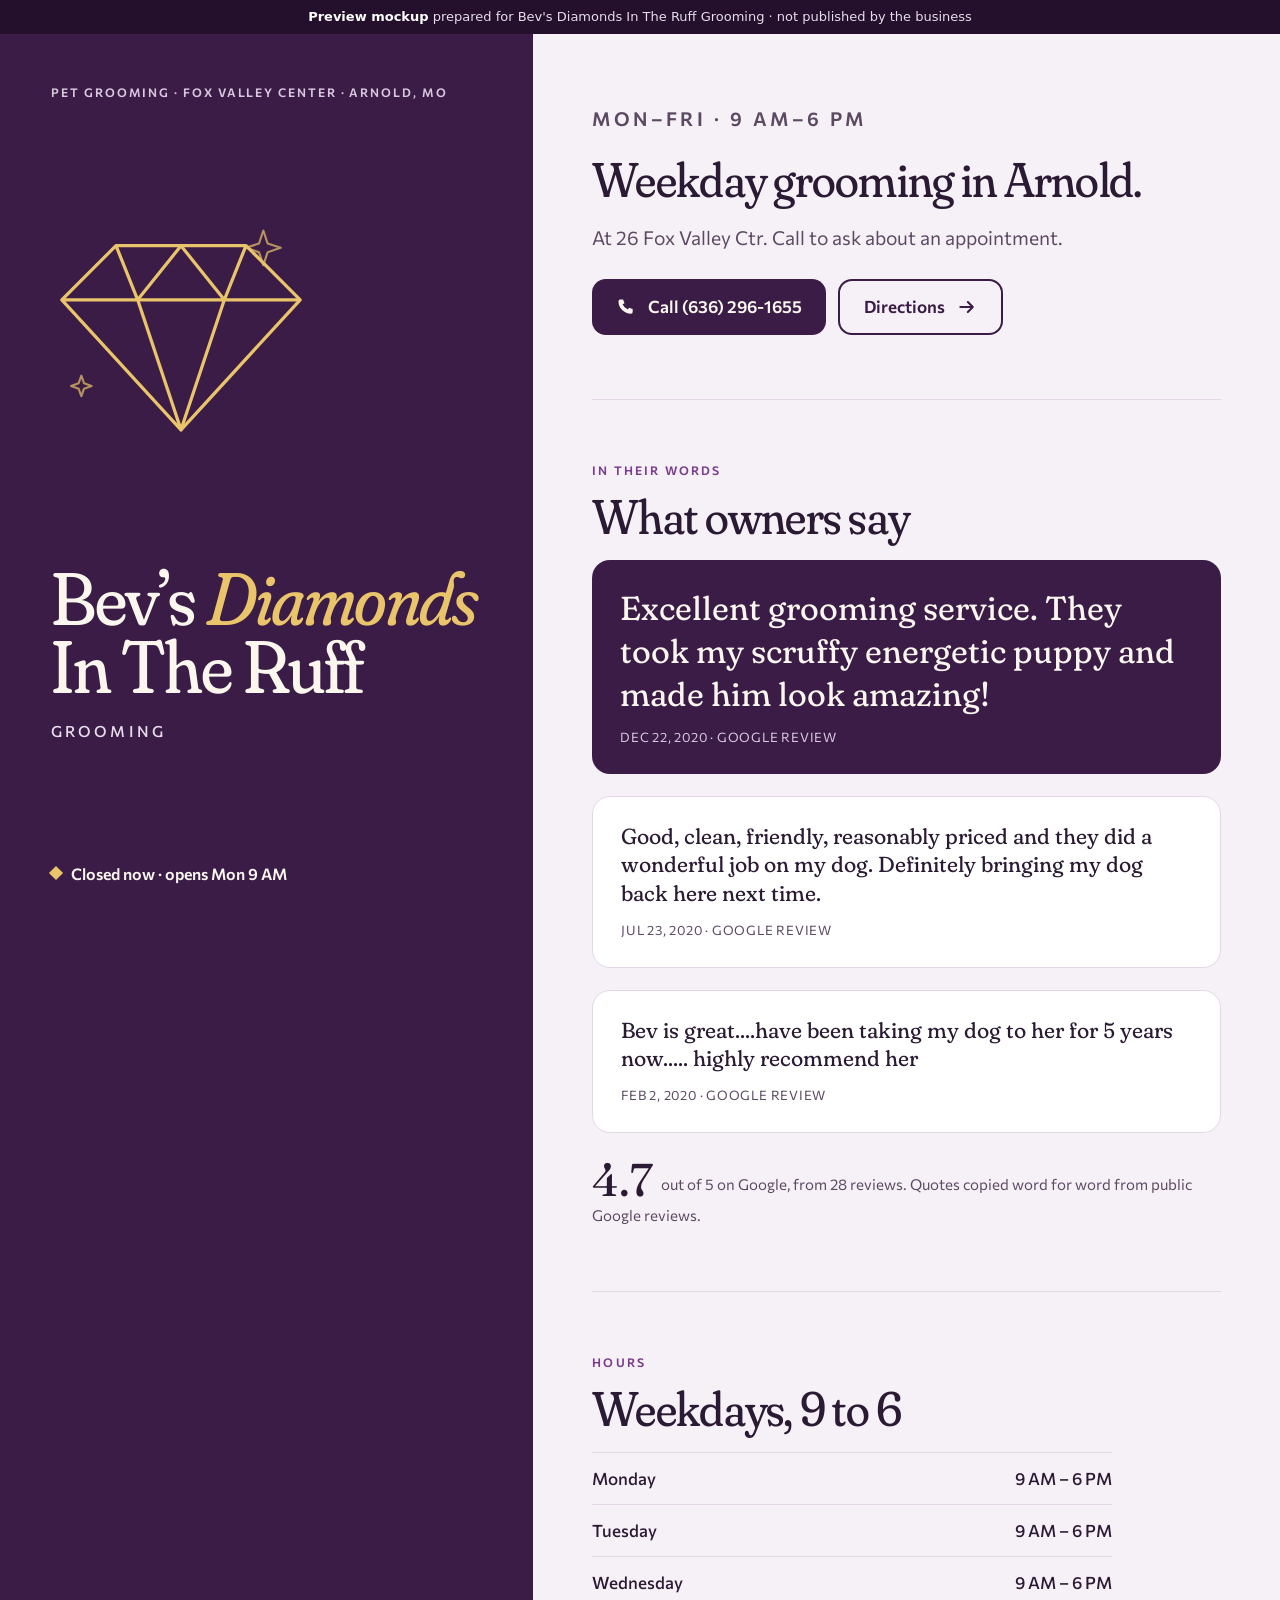
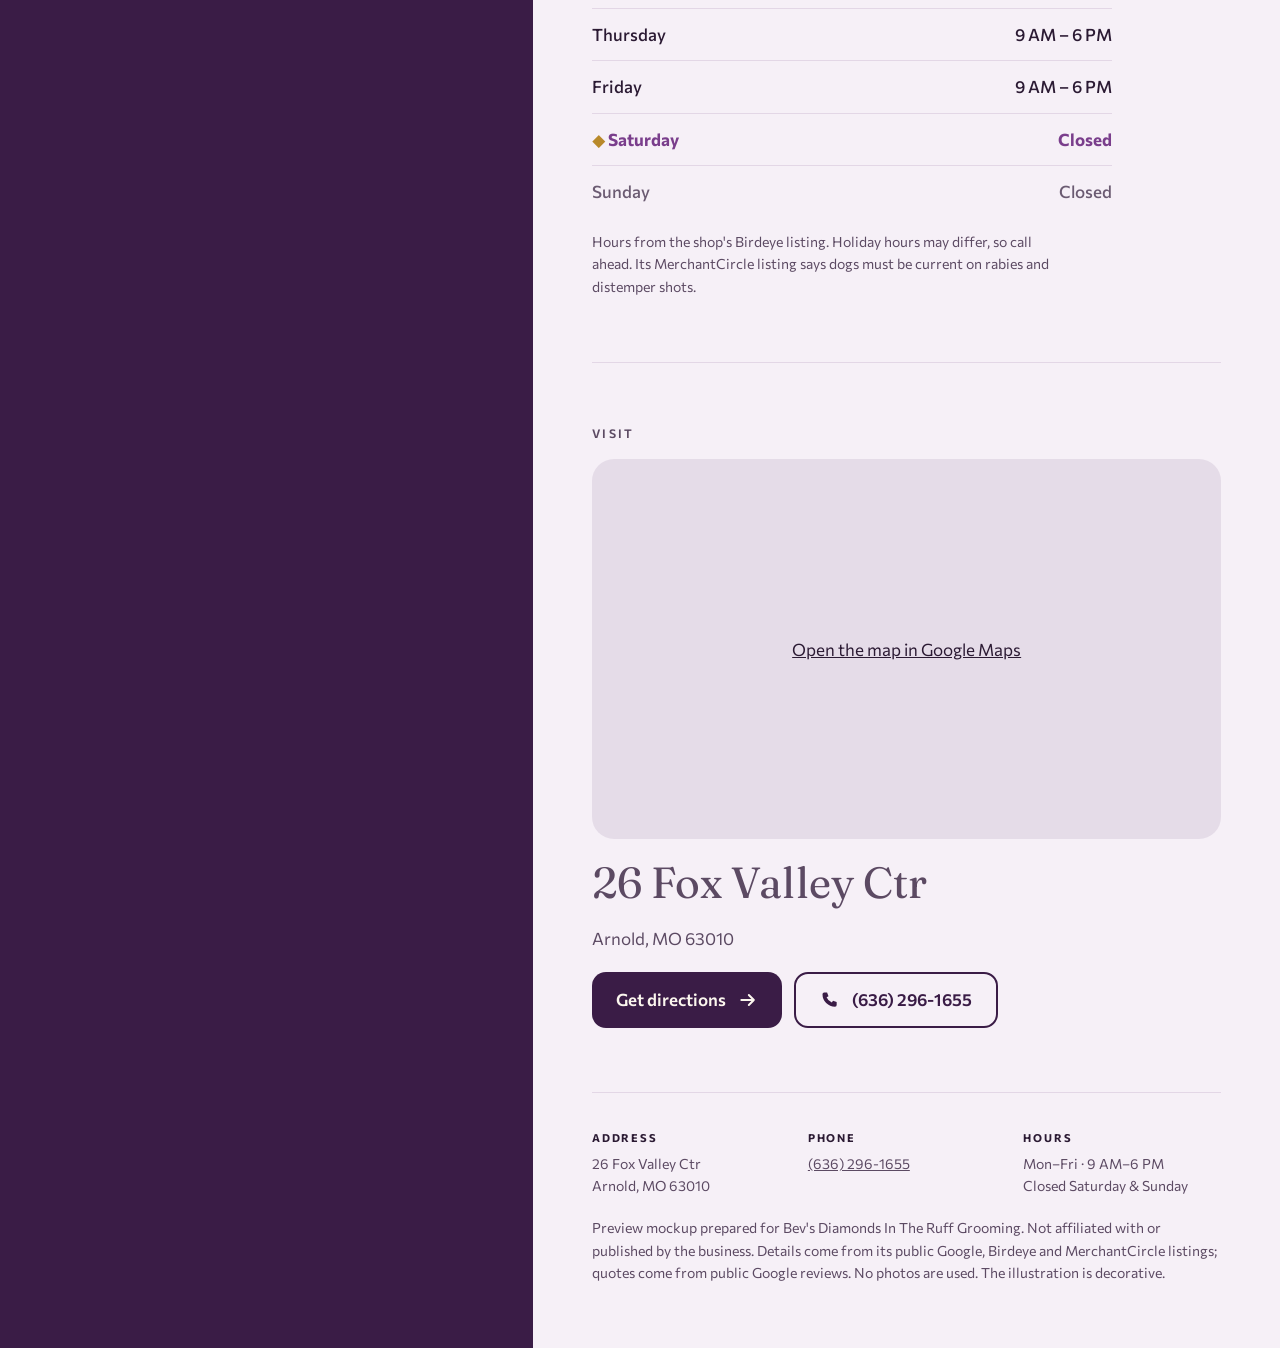
==== commit 48731054: "Redesign bevs-diamonds-in-the-ruff (Designer)" ====
--- a/bevs-diamonds-in-the-ruff/index.html
+++ b/bevs-diamonds-in-the-ruff/index.html
@@ -3,167 +3,152 @@
 <head>
 <meta charset="utf-8">
 <meta name="viewport" content="width=device-width,initial-scale=1,viewport-fit=cover">
-<title>Bev's Diamonds In The Ruff Grooming | Pet groomer in Arnold, MO</title>
+<title>Bev&#x27;s Diamonds In The Ruff Grooming · Pet groomer in Arnold, MO</title>
 <meta name="description" content="Bev&#x27;s Diamonds In The Ruff Grooming, 26 Fox Valley Ctr, Arnold, MO 63010. Pet grooming. Call (636) 296-1655.">
 <meta name="robots" content="noindex">
-<meta name="theme-color" content="#3B1A45">
+<meta name="theme-color" content="#3A1C46">
 <link rel="preconnect" href="https://fonts.googleapis.com"><link rel="preconnect" href="https://fonts.gstatic.com" crossorigin>
-<link rel="stylesheet" href="https://fonts.googleapis.com/css2?family=Baloo+2:wght@700;800&amp;family=Nunito:wght@400;600;700;800&amp;display=swap">
-<link rel="stylesheet" href="../template.css">
-<!-- Facts from /home/box/shared/webbiz/prospects.csv (row dated 2026-11-19), checked 2026-11-19.  -->
+<link rel="stylesheet" href="https://fonts.googleapis.com/css2?family=Fraunces:ital,opsz,wght,SOFT,WONK@0,9..144,300..600,0..100,0..1;1,9..144,300..600,0..100,0..1&amp;family=Commissioner:wght@400;500;600&amp;display=swap">
+<!--
+REDESIGN (Designer, 2026-11-19). Self-contained; no template.css. Layout: L4 Split sticky-scroll (REFERENCE.md). On desktop only the name panel sticks (no phone or call button in the sticky panel); on mobile nothing sticks.
+Idea: "A diamond in the rough": a faceted gem drawing, and a real review about a scruffy puppy made to look amazing. Type: Fraunces + Commissioner. Palette: plum, gold, lilac-white.
+FACTS from prospects.csv row "Bev's Diamonds In The Ruff Grooming" (2026-11-19): Arnold, 26 Fox Valley Ctr, Arnold, MO 63010, (636) 296-1655, Google 4.7 / 28 reviews.
+HOURS SOURCE: Birdeye via prospects.csv, "Mon–Fri 9 AM–6 PM; Sat–Sun closed" (Google place page did not return hours). Shown per Travis 2026-11-19.
+SERVICES: omitted on purpose. Only "pet grooming" is listed. "30 years of experience" (MerchantCircle) left off: no years claims.
+Shots requirement (rabies and distemper) is from the MerchantCircle description in the CSV services field, attributed on the page.
+REVIEWS: three quotes copied word for word from the CSV (Google via Exa), original punctuation kept.
+Not used: Birdeye's aggregate 4.8 / 58 (the CSV qualifies on the Google figure).
+-->
+<style>
+*,*::before,*::after{box-sizing:border-box}
+html{-webkit-text-size-adjust:100%;text-size-adjust:100%}
+body{margin:0;overflow-x:hidden;-webkit-font-smoothing:antialiased}
+img,svg,iframe{display:block;max-width:100%}
+svg[hidden]{display:none}
+a{color:inherit}
+abbr[title]{text-decoration:none}
+table{border-collapse:collapse}
+.sr-only{position:absolute;width:1px;height:1px;overflow:hidden;clip:rect(0 0 0 0);white-space:nowrap}
+.skip{position:absolute;left:12px;top:-80px;padding:10px 14px;border-radius:8px;z-index:9;background:#111;color:#fff;text-decoration:none}
+.skip:focus{top:12px}
+.ribbon{font:13px/1.4 system-ui,-apple-system,"Segoe UI",sans-serif;text-align:center;padding:8px 16px}
+.map{position:relative;overflow:hidden}
+.map iframe{position:absolute;inset:0;width:100%;height:100%;border:0}
+.map__fallback{position:absolute;inset:0;display:grid;place-items:center;text-align:center;padding:24px}
+@media (prefers-reduced-motion:reduce){*{transition:none!important;animation:none!important;scroll-behavior:auto!important}}
+
+:root{--plum:#3A1C46;--plum-2:#4F2A5E;--gold:#E9C46A;--cream:#FBF6EE;--lil:#F6F0F7;--ink:#2B1A33;--ink-2:#5C4A63;--rule:#E3D7E6;
+--serif:"Fraunces",Georgia,serif;--sans:"Commissioner",system-ui,sans-serif}
+body{background:var(--lil);color:var(--ink);font:400 17px/1.6 var(--sans)}
+.ribbon{background:#24102C;color:#E7DCEB}.ribbon b{color:#fff}
+.split{display:grid;grid-template-columns:minmax(0,5fr) minmax(0,7fr)}
+.aside{background:var(--plum);color:var(--cream)}
+.aside__in{position:sticky;top:0;min-height:100vh;display:flex;flex-direction:column;justify-content:space-between;gap:32px;padding:clamp(28px,4vw,64px)}
+.lab{font:600 12px/1.3 var(--sans);letter-spacing:.16em;text-transform:uppercase}
+.aside .lab{color:#D8C8DE}
+h1{margin:0;font:400 clamp(52px,5.8vw,96px)/.92 var(--serif);font-variation-settings:"SOFT" 100,"WONK" 1,"opsz" 144;letter-spacing:-.02em}
+h1 em{font-style:italic;color:var(--gold)}
+h1 small{display:block;font:500 clamp(15px,1.2vw,18px)/1.3 var(--sans);letter-spacing:.2em;text-transform:uppercase;margin-top:20px;color:#E7DCEB}
+.gem{width:min(70%,260px);color:var(--gold)}
+.status{display:inline-flex;align-items:center;gap:10px;font:600 16px/1.2 var(--sans)}
+.status::before{content:"";width:10px;height:10px;transform:rotate(45deg);background:#BBA9C2}
+.status.is-open::before{background:#7BE0A0}
+.status.is-closed::before{background:var(--gold)}
+main{padding:clamp(28px,4vw,64px) clamp(20px,4.6vw,72px);max-width:880px}
+section{padding:clamp(40px,5vw,72px) 0;border-bottom:1px solid var(--rule)}
+section:first-child{padding-top:clamp(8px,2vw,24px)}
+.k{font:600 12px/1 var(--sans);letter-spacing:.18em;text-transform:uppercase;color:#7A3E8C;margin:0 0 16px}
+h2{font:400 clamp(36px,3.8vw,58px)/1.02 var(--serif);font-variation-settings:"SOFT" 100,"opsz" 120;margin:0 0 18px;letter-spacing:-.015em}
+.intro p{font-size:clamp(18px,1.5vw,21px);color:var(--ink-2);max-width:40ch;margin:0 0 26px}
+.cta{display:flex;flex-wrap:wrap;gap:12px}
+.btn{display:inline-flex;align-items:center;gap:12px;min-height:56px;padding:0 24px;border-radius:14px;font:600 17px/1 var(--sans);text-decoration:none}
+.btn .ico{width:20px;height:20px}
+.btn--p{background:var(--plum);color:var(--cream)}.btn--p:hover{background:var(--plum-2)}
+.btn--l{border:2px solid var(--plum);color:var(--plum)}.btn--l:hover{background:#EEE3F1}
+table.hours{width:100%;max-width:520px;font-size:17px}
+.hours th,.hours td{text-align:left;padding:12px 0;border-top:1px solid var(--rule);font-weight:500}
+.hours td{text-align:right;font-variant-numeric:tabular-nums}
+.hours tr.off{color:#6B5B72}
+.hours tr.is-today th,.hours tr.is-today td{color:#7A3E8C;font-weight:700}
+.hours tr.is-today th::before{content:"◆ ";color:#B8892A}
+.small{font-size:14px;color:var(--ink-2);margin:14px 0 0;max-width:52ch}
+.qs{display:grid;gap:22px}
+.qs figure{margin:0;background:#fff;border-radius:18px;padding:26px 28px;border:1px solid var(--rule)}
+.qs figure:first-child{background:var(--plum);color:var(--cream);border:0}
+.qs figure:first-child blockquote{font-size:clamp(26px,2.6vw,36px)}
+.qs figure:first-child figcaption{color:#D8C8DE}
+.qs blockquote{margin:0;font:400 clamp(20px,1.7vw,24px)/1.3 var(--serif);font-variation-settings:"SOFT" 100,"opsz" 48}
+.qs figcaption{margin-top:12px;font-size:13px;letter-spacing:.06em;text-transform:uppercase;color:var(--ink-2)}
+.rate{margin:24px 0 0;color:var(--ink-2);font-size:15px}
+.rate b{font:400 46px/1 var(--serif);color:var(--ink);margin-right:8px;vertical-align:-6px}
+.map{min-height:380px;border-radius:22px;background:#e5dce8;margin:8px 0 22px}
+.map iframe{filter:grayscale(.6) sepia(.15) hue-rotate(230deg) saturate(.9)}
+.addr{font:400 clamp(34px,3.4vw,48px)/1 var(--serif);margin:0 0 8px}
+.visit p{margin:0 0 20px;color:var(--ink-2)}
+footer{padding:36px 0 12px;font-size:14px;color:var(--ink-2)}
+.fgrid{display:grid;grid-template-columns:repeat(3,1fr);gap:18px;margin-bottom:20px}
+.fgrid b{display:block;font-size:11px;letter-spacing:.16em;text-transform:uppercase;color:var(--ink);margin-bottom:6px}
+.legal{max-width:70ch;margin:0}
+:focus-visible{outline:3px solid #B8892A;outline-offset:3px}
+@media (max-width:900px){.split{grid-template-columns:1fr}.aside__in{position:static;min-height:0}.gem{width:150px;position:absolute;right:20px;top:24px;opacity:.9}.aside{position:relative}.aside .lab,.aside h1{padding-right:170px}main{max-width:none}}
+@media (max-width:560px){body{font-size:16px}h1{font-size:clamp(46px,14vw,72px);padding-right:0}.gem{position:static;width:84px;margin:0 0 6px}.aside .lab,.aside h1{padding-right:0}.btn{width:100%;justify-content:center}.map{min-height:300px}.fgrid{grid-template-columns:1fr}}
+
+</style>
 </head>
-<body data-theme="grooming" data-variant="plum" data-level="bold" data-layout="split">
+<body>
+<a class="skip" href="#main">Skip to content</a>
+<div class="ribbon"><b>Preview mockup</b> prepared for Bev&#x27;s Diamonds In The Ruff Grooming · not published by the business</div>
 <svg xmlns="http://www.w3.org/2000/svg" hidden>
-<symbol id="i-phone" viewBox="0 0 24 24"><path d="M5 3h3.5l1.7 4.4-2.3 1.4a11 11 0 0 0 6.3 6.3l1.4-2.3L20 14.5V18a2 2 0 0 1-2 2A15 15 0 0 1 3 5a2 2 0 0 1 2-2z"/></symbol>
-<symbol id="i-pin" viewBox="0 0 24 24"><path d="M12 21s-7-6.2-7-11.5a7 7 0 0 1 14 0C19 14.8 12 21 12 21z"/><circle cx="12" cy="9.5" r="2.5"/></symbol>
-<symbol id="i-clock" viewBox="0 0 24 24"><circle cx="12" cy="12" r="9"/><path d="M12 7v5l3.5 2"/></symbol>
-<symbol id="i-route" viewBox="0 0 24 24"><path d="M12 2.8 21.2 12 12 21.2 2.8 12z"/><path d="M9 14v-2.5a1.5 1.5 0 0 1 1.5-1.5H15m-2-2 2 2-2 2"/></symbol>
-<symbol id="i-arrow" viewBox="0 0 24 24"><path d="M5 12h14m-6-6 6 6-6 6"/></symbol>
-<symbol id="i-check" viewBox="0 0 24 24"><path d="m5 12.5 4.5 4.5L19 7.5"/></symbol>
-<symbol id="i-calendar" viewBox="0 0 24 24"><rect x="3.5" y="5" width="17" height="15" rx="2"/><path d="M3.5 10h17M8 3v4m8-4v4"/></symbol>
-<symbol id="i-info" viewBox="0 0 24 24"><circle cx="12" cy="12" r="9"/><path d="M12 11v6m0-9.5v.5"/></symbol>
-<!-- grooming -->
-<symbol id="i-paw" viewBox="0 0 24 24"><path d="M12 12.5c-2.8 0-5 2.7-5 4.8 0 1.6 1.3 2.4 2.7 2.4.9 0 1.5-.5 2.3-.5s1.4.5 2.3.5c1.4 0 2.7-.8 2.7-2.4 0-2.1-2.2-4.8-5-4.8z"/><ellipse cx="6" cy="10" rx="1.7" ry="2.2"/><ellipse cx="9.5" cy="6" rx="1.7" ry="2.3"/><ellipse cx="14.5" cy="6" rx="1.7" ry="2.3"/><ellipse cx="18" cy="10" rx="1.7" ry="2.2"/></symbol>
-<symbol id="i-bath" viewBox="0 0 24 24"><path d="M3 12h18v2a5 5 0 0 1-5 5H8a5 5 0 0 1-5-5z"/><path d="M6 12V6a2 2 0 0 1 3.7-1M7 19l-1 2m11-2 1 2"/><circle cx="13" cy="7" r="1.2"/><circle cx="16.5" cy="5" r="1.6"/><circle cx="17" cy="9" r=".9"/></symbol>
-<symbol id="i-sparkle" viewBox="0 0 24 24"><path d="M12 3l1.8 5.6L19.5 10l-5.7 1.6L12 17l-1.8-5.4L4.5 10l5.7-1.4z"/><path d="M19 16v4m-2-2h4"/></symbol>
-<symbol id="i-heart" viewBox="0 0 24 24"><path d="M12 20s-7.5-4.6-7.5-10A4.3 4.3 0 0 1 12 7.4 4.3 4.3 0 0 1 19.5 10c0 5.4-7.5 10-7.5 10z"/></symbol>
-<symbol id="i-bone" viewBox="0 0 24 24"><path d="M8.5 9.5 14.5 15.5M7 5a2.2 2.2 0 1 0-2 2 2.2 2.2 0 1 0 2.6 2.6L9 8.2M17 19a2.2 2.2 0 1 0 2-2 2.2 2.2 0 1 0-2.6-2.6L15 15.8M8.5 9.5l1-1M14.5 15.5l1-1"/></symbol>
-<!-- barber -->
-<symbol id="i-scissors" viewBox="0 0 24 24"><circle cx="6" cy="7" r="2.6"/><circle cx="6" cy="17" r="2.6"/><path d="M8.2 8.4 20 17M8.2 15.6 20 7"/></symbol>
-<symbol id="i-razor" viewBox="0 0 24 24"><path d="M4 15 15 4l3 3-4 4H9"/><path d="M9 11l-5 9 4-1 4-6"/></symbol>
-<symbol id="i-comb" viewBox="0 0 24 24"><path d="M3 9h18v3H3zM5 12v6m3-6v6m3-6v6m3-6v6m3-6v6m3-6v4"/></symbol>
-<symbol id="i-pole" viewBox="0 0 24 24"><rect x="8" y="5" width="8" height="14" rx="1.5"/><path d="M9 3h6M9 21h6M8 9l8-3M8 13l8-3M8 17l8-3"/></symbol>
-<symbol id="i-beard" viewBox="0 0 24 24"><path d="M5 6v5a7 7 0 0 0 14 0V6"/><path d="M9 13.5c1.8-1 4.2-1 6 0M10 17h4"/></symbol>
-<!-- auto -->
-<symbol id="i-wrench" viewBox="0 0 24 24"><path d="M14.5 4.5a4.5 4.5 0 0 0-5.4 5.9L3.5 16a2 2 0 0 0 2.9 2.9l5.6-5.6a4.5 4.5 0 0 0 5.9-5.4l-2.6 2.6-2.4-.5-.5-2.4z"/></symbol>
-<symbol id="i-tire" viewBox="0 0 24 24"><circle cx="12" cy="12" r="9"/><circle cx="12" cy="12" r="3.5"/><path d="M12 3v3m0 12v3M3 12h3m12 0h3M5.6 5.6l2.2 2.2m8.4 8.4 2.2 2.2m0-12.8-2.2 2.2m-8.4 8.4-2.2 2.2"/></symbol>
-<symbol id="i-oil" viewBox="0 0 24 24"><path d="M12 3s-5.5 6.4-5.5 10.5a5.5 5.5 0 0 0 11 0C17.5 9.4 12 3 12 3z"/><path d="M9.5 14a2.5 2.5 0 0 0 2.5 2.5"/></symbol>
-<symbol id="i-brake" viewBox="0 0 24 24"><circle cx="12" cy="12" r="8.5"/><circle cx="12" cy="12" r="2"/><path d="M4.5 7.5a9 9 0 0 1 4-3.6M12 5.5v1m6.5 5.5h-1m-11 0h-1M12 17.5v1"/></symbol>
-<symbol id="i-gauge" viewBox="0 0 24 24"><path d="M4 17a8 8 0 1 1 16 0"/><path d="M12 17l4-6"/><circle cx="12" cy="17" r="1.3"/><path d="M6.5 11.5l1 .8M12 7v1.3m5.5 3.2-1 .8"/></symbol>
-<symbol id="i-battery" viewBox="0 0 24 24"><rect x="3" y="7" width="18" height="12" rx="2"/><path d="M7 7V5h3v2m4 0V5h3v2M7 13h3m5-1.5v3M13.5 13h3"/></symbol>
-<!-- trades -->
-<symbol id="i-hammer" viewBox="0 0 24 24"><path d="M14 4l6 6-2 2-2-2-9 9-2-2 9-9-2-2z"/><path d="M14 4 11 7"/></symbol>
-<symbol id="i-ruler" viewBox="0 0 24 24"><path d="M3 16 16 3l5 5L8 21z"/><path d="m7 12 2 2m1-5 2 2m1-5 2 2"/></symbol>
-<symbol id="i-house" viewBox="0 0 24 24"><path d="M4 11 12 4l8 7v9H4z"/><path d="M10 20v-5h4v5"/></symbol>
-<symbol id="i-bolt" viewBox="0 0 24 24"><path d="M13 3 5 14h6l-1 7 8-11h-6z"/></symbol>
-<symbol id="i-drop" viewBox="0 0 24 24"><path d="M7 4h10M12 4v3m-4 4h8l-1 3H9zm4 3v3"/><path d="M12 20.5a1.5 1.5 0 0 1-1.5-1.5c0-1 1.5-2.5 1.5-2.5s1.5 1.5 1.5 2.5a1.5 1.5 0 0 1-1.5 1.5z"/></symbol>
-<!-- salon / cafe / cleaning -->
-<symbol id="i-polish" viewBox="0 0 24 24"><path d="M10 3h4v5h-4z"/><path d="M8 11a2 2 0 0 1 2-3h4a2 2 0 0 1 2 3v8a2 2 0 0 1-2 2h-4a2 2 0 0 1-2-2z"/></symbol>
-<symbol id="i-mirror" viewBox="0 0 24 24"><ellipse cx="12" cy="9" rx="6" ry="7"/><path d="M12 16v5m-3 0h6M9.5 6.5a3 3 0 0 1 2.5-1.5"/></symbol>
-<symbol id="i-cup" viewBox="0 0 24 24"><path d="M4 9h13v5a5 5 0 0 1-5 5H9a5 5 0 0 1-5-5z"/><path d="M17 11h1.5a2.5 2.5 0 0 1 0 5H16M8 3c-1 1 1 2 0 3m4-3c-1 1 1 2 0 3"/></symbol>
-<symbol id="i-fork" viewBox="0 0 24 24"><path d="M7 3v6a2 2 0 0 0 2 2v10M11 3v6a2 2 0 0 1-2 2M9 3v5m8-5c-2 1.5-3 4-3 7h3v11"/></symbol>
-<symbol id="i-spray" viewBox="0 0 24 24"><path d="M8 9h6l1 3v8a1 1 0 0 1-1 1H8a1 1 0 0 1-1-1v-8z"/><path d="M9 9V6h5l3 2h-3M18 4l2-1m-2 4 2 1m-1-2.5h2"/></symbol>
-<symbol id="i-broom" viewBox="0 0 24 24"><path d="M19 3 12 10"/><path d="M12.5 9.5 15 12l-4 9c-3-1-6-4-7-7z"/><path d="M7 18l2-3m1 5 1.5-3"/></symbol>
+ <symbol id="i-phone" viewBox="0 0 24 24"><path fill="currentColor" d="M5 3h3.5l1.7 4.4-2.3 1.4a11 11 0 0 0 6.3 6.3l1.4-2.3L20 14.5V18a2 2 0 0 1-2 2A15 15 0 0 1 3 5a2 2 0 0 1 2-2z"/></symbol>
+ <symbol id="i-arrow" viewBox="0 0 24 24"><path d="M4 12h15m-6-6 6 6-6 6" fill="none" stroke="currentColor" stroke-width="2.4" stroke-linecap="round" stroke-linejoin="round"/></symbol>
+ <symbol id="i-ne" viewBox="0 0 24 24"><path d="M7 17 17 7M8 7h9v9" fill="none" stroke="currentColor" stroke-width="2.4" stroke-linecap="round" stroke-linejoin="round"/></symbol>
 </svg>
-<svg xmlns="http://www.w3.org/2000/svg" style="display:none">
-<symbol id="i-leaf" viewBox="0 0 24 24" fill="none" stroke="currentColor" stroke-width="2" stroke-linecap="round" stroke-linejoin="round"><path d="M5 19c0-8 5-14 15-14 0 10-6 15-14 15"/><path d="M5 19c3-4 6-7 10-9"/></symbol>
-<symbol id="i-snow" viewBox="0 0 24 24" fill="none" stroke="currentColor" stroke-width="2" stroke-linecap="round" stroke-linejoin="round"><path d="M12 2v20M4.5 6.5l15 11M19.5 6.5l-15 11"/><path d="M9 4l3 2 3-2M9 20l3-2 3 2"/></symbol>
-<symbol id="i-steer" viewBox="0 0 24 24" fill="none" stroke="currentColor" stroke-width="2" stroke-linecap="round" stroke-linejoin="round"><circle cx="12" cy="12" r="9"/><circle cx="12" cy="12" r="2.5"/><path d="M3.5 10.5l6 1M20.5 10.5l-6 1M12 14.5V21"/></symbol>
-</svg>
-<a class="skip" href="#main">Skip to content</a>
-<div class="mock-ribbon"><b>Preview mockup</b> prepared for Bev&#x27;s Diamonds In The Ruff Grooming · not published by the business</div>
-<header class="site-head"><div class="container">
- <a class="brand" href="#top"><span class="mark"><svg class="icon" aria-hidden="true"><use href="#i-paw"/></svg></span>Bev&#x27;s Diamonds In The Ruff</a>
- <nav class="nav" aria-label="Sections"><a href="#reviews">Reviews</a><a href="#visit">Hours &amp; location</a></nav>
- <a class="btn btn--sm btn--call" href="tel:+16362961655"><svg class="icon" aria-hidden="true"><use href="#i-phone"/></svg><span class="lbl">Call</span><span class="num">(636) 296-1655</span></a>
-</div></header>
-<div class="accent-rule" aria-hidden="true"></div>
-
-<main id="main">
-<section class="hero" id="top" aria-labelledby="biz-name">
- <div class="hero__pattern" aria-hidden="true"></div><div class="hero__glow" aria-hidden="true"></div>
- <div class="container hero__grid">
-  <div class="hero__copy">
-   <p class="hero__kicker"><svg class="icon" aria-hidden="true"><use href="#i-pin"/></svg>Fox Valley Ctr · Arnold, MO</p>
-   <h1 class="hero__name" id="biz-name"><span class="w">Bev&#x27;s</span> <span class="w w--accent">Diamonds</span> <span class="w">In The Ruff</span> <span class="w w--small">Grooming</span></h1>
-   <p class="hero__line">Pet grooming in Arnold. <strong>Call to ask about an appointment.</strong></p>
-   <div class="hero__ctas">
-    <a class="btn btn--call" href="tel:+16362961655"><svg class="icon" aria-hidden="true"><use href="#i-phone"/></svg>Call <span class="num">(636) 296-1655</span></a>
-    <a class="btn btn--ghost" href="https://www.google.com/maps/dir/?api=1&destination=Bev%27s+Diamonds+In+The+Ruff+Grooming%2C+26+Fox+Valley+Ctr%2C+Arnold%2C+MO+63010" target="_blank" rel="noopener"><svg class="icon" aria-hidden="true"><use href="#i-route"/></svg>Get directions</a>
-   </div>
-   
-  </div>
-  <div class="hero__media">
-   <!-- PHOTO SLOT: when a real, owner-approved photo exists, add
-        <img class="hero__photo" src="photo.jpg" alt="describe the photo" width="900" height="1100">
-        here (the emblem, if any, hides itself). Keep the ticket. -->
-   <div class="emblem" aria-hidden="true"><svg viewBox="0 0 400 400" role="img" aria-label="Illustration: a diamond with a paw print">
- <circle cx="200" cy="200" r="176" style="fill:none;stroke:var(--field-ink);stroke-width:2;stroke-dasharray:2 10;opacity:.5"/>
- <g style="fill:none;stroke:var(--field-ink);stroke-width:3;opacity:.6"><path d="M64 96l10 10-10 10-10-10z"/><path d="M336 300l7 7-7 7-7-7z"/><path d="M330 84l5 5-5 5-5-5z"/></g>
- <path d="M120 140h160l52 56-132 136L68 196z" style="fill:var(--field-accent)"/>
- <path d="M120 140l28 56h104l28-56M68 196h264M148 196l52 136 52-136M200 140l-52 56M200 140l52 56" style="fill:none;stroke:var(--field);stroke-width:5;stroke-linejoin:round;opacity:.35"/>
- <path d="M120 140h160l-28 56H148z" style="fill:#fff;opacity:.28"/>
- <g style="fill:var(--field)" transform="translate(200 236) scale(.5)">
-  <path d="M0 -2C-30 -2 -52 28 -47 50C-43 66 -24 66 0 59C24 66 43 66 47 50C52 28 30 -2 0 -2Z"/>
-  <ellipse cx="-55" cy="-28" rx="15" ry="19" transform="rotate(-22 -55 -28)"/><ellipse cx="-22" cy="-62" rx="15" ry="20" transform="rotate(-8 -22 -62)"/>
-  <ellipse cx="22" cy="-62" rx="15" ry="20" transform="rotate(8 22 -62)"/><ellipse cx="55" cy="-28" rx="15" ry="19" transform="rotate(22 55 -28)"/></g>
- <path d="M318 112l6 16 16 6-16 6-6 16-6-16-16-6 16-6z" style="fill:var(--field-ink)"/>
- <path d="M84 280l4 10 10 4-10 4-4 10-4-10-10-4 10-4z" style="fill:var(--field-ink);opacity:.8"/>
-</svg></div>
-   <div class="ticket">
-    <span class="ticket__notch" aria-hidden="true"></span>
-    <div><span class="status" data-status>Mon–Fri · 9 AM–6 PM</span></div>
-    <div class="ticket__row"><svg class="icon" aria-hidden="true"><use href="#i-clock"/></svg><div><span class="ticket__label">Hours</span><span class="ticket__value">Mon–Fri · 9 AM–6 PM<br><small style="font-weight:500;color:var(--muted)">Closed Saturday & Sunday</small></span></div></div>
-    <hr>
-    <div class="ticket__row"><svg class="icon" aria-hidden="true"><use href="#i-pin"/></svg><div><span class="ticket__label">Find us</span><span class="ticket__value">26 Fox Valley Ctr<br>Arnold, MO 63010</span></div></div>
-    
-   </div>
-  </div>
- </div>
-</section>
-<div class="band" role="note" aria-label="Quick facts"><div class="container"><ul><li><svg class="icon" aria-hidden="true"><use href="#i-clock"/></svg>Mon–Fri 9 AM–6 PM</li><li><svg class="icon" aria-hidden="true"><use href="#i-pin"/></svg>26 Fox Valley Ctr</li><li><svg class="icon" aria-hidden="true"><use href="#i-phone"/></svg>(636) 296-1655</li></ul></div></div>
-
-<!-- SERVICES: omitted on purpose. Only "pet grooming" is listed, so it is folded into the hero. "30 years of experience" (MerchantCircle) left off: no years claims. -->
-
-<section class="section section--alt" id="reviews" aria-labelledby="rev-h"><div class="container">
- <div class="section-head"><span class="eyebrow">In their words</span><h2 id="rev-h">What customers say</h2><p>Rated 4.7 out of 5 from 28 Google reviews.</p></div>
- <div class="reviews"><figure class="review"><blockquote><p>Excellent grooming service. They took my scruffy energetic puppy and made him look amazing!</p></blockquote><figcaption>Dec 22, 2020 <span>· Google review</span></figcaption></figure><figure class="review"><blockquote><p>Good, clean, friendly, reasonably priced and they did a wonderful job on my dog. Definitely bringing my dog back here next time.</p></blockquote><figcaption>Jul 23, 2020 <span>· Google review</span></figcaption></figure><figure class="review"><blockquote><p>Bev is great....have been taking my dog to her for 5 years now..... highly recommend her</p></blockquote><figcaption>Feb 2, 2020 <span>· Google review</span></figcaption></figure></div>
- <p class="reviews__src">Quotes copied word-for-word from public Google reviews. <a href="https://www.google.com/maps/search/?api=1&amp;query=Bev%27s+Diamonds+In+The+Ruff+Grooming%2C+26+Fox+Valley+Ctr%2C+Arnold%2C+MO+63010" target="_blank" rel="noopener">See the Google listing</a></p>
-</div></section>
-<section class="section" id="visit" aria-labelledby="visit-h"><div class="container">
- <div class="section-head"><span class="eyebrow">Visit</span><h2 id="visit-h">Hours &amp; location</h2><p>In Fox Valley Center in Arnold.</p></div>
- <div class="visit">
-  <div class="card hours">
-   <div class="hours__top"><h3>Hours</h3><span class="status" data-status>Mon–Fri · 9 AM–6 PM</span></div>
-   <table data-hours data-tz="America/Chicago"><caption class="sr-only">Opening hours</caption><tr data-d="1" data-o="09:00" data-c="18:00"><th scope="row">Monday</th><td>9 AM – 6 PM</td></tr><tr data-d="2" data-o="09:00" data-c="18:00"><th scope="row">Tuesday</th><td>9 AM – 6 PM</td></tr><tr data-d="3" data-o="09:00" data-c="18:00"><th scope="row">Wednesday</th><td>9 AM – 6 PM</td></tr><tr data-d="4" data-o="09:00" data-c="18:00"><th scope="row">Thursday</th><td>9 AM – 6 PM</td></tr><tr data-d="5" data-o="09:00" data-c="18:00"><th scope="row">Friday</th><td>9 AM – 6 PM</td></tr><tr data-d="6" class="is-closed"><th scope="row">Saturday</th><td>Closed</td></tr><tr data-d="0" class="is-closed"><th scope="row">Sunday</th><td>Closed</td></tr></table>
-   <p class="hours__note">Hours from the public Birdeye listing. Holiday hours may differ, so call ahead.</p>
-   <p class="visit-note">Dogs must be current on rabies and distemper shots.</p>
-   <div style="display:flex;flex-wrap:wrap;gap:var(--s-3);margin-top:var(--s-5)">
-    <a class="btn btn--call btn--sm" href="tel:+16362961655"><svg class="icon" aria-hidden="true"><use href="#i-phone"/></svg>Call now</a>
-    <a class="btn btn--ghost btn--sm" href="https://www.google.com/maps/dir/?api=1&destination=Bev%27s+Diamonds+In+The+Ruff+Grooming%2C+26+Fox+Valley+Ctr%2C+Arnold%2C+MO+63010" target="_blank" rel="noopener"><svg class="icon" aria-hidden="true"><use href="#i-route"/></svg>Directions</a>
-   </div>
-  </div>
-  <div class="map">
-   <div class="map__fallback"><p><svg class="icon" aria-hidden="true"><use href="#i-pin"/></svg><br><a href="https://www.google.com/maps/dir/?api=1&destination=Bev%27s+Diamonds+In+The+Ruff+Grooming%2C+26+Fox+Valley+Ctr%2C+Arnold%2C+MO+63010" target="_blank" rel="noopener">Open the map in Google Maps</a></p></div>
-   <iframe title="Map showing Bev&#x27;s Diamonds In The Ruff Grooming" src="https://www.google.com/maps?q=Bev%27s+Diamonds+In+The+Ruff+Grooming%2C+26+Fox+Valley+Ctr%2C+Arnold%2C+MO+63010&output=embed" loading="lazy" referrerpolicy="no-referrer-when-downgrade" allowfullscreen></iframe>
-   <div class="map__card"><p class="map__addr">26 Fox Valley Ctr<small>Arnold, MO 63010</small></p>
-    <a class="btn btn--sm btn--call" href="https://www.google.com/maps/dir/?api=1&destination=Bev%27s+Diamonds+In+The+Ruff+Grooming%2C+26+Fox+Valley+Ctr%2C+Arnold%2C+MO+63010" target="_blank" rel="noopener"><svg class="icon" aria-hidden="true"><use href="#i-route"/></svg>Directions</a></div>
-  </div>
- </div>
-</div></section>
-</main>
-
-<footer class="site-foot">
- <div class="hero__pattern" aria-hidden="true"></div>
- <div class="container">
-  <p class="foot__name" style="font-family:var(--font-display);font-weight:var(--display-weight);text-transform:var(--display-case);font-style:var(--display-style);letter-spacing:var(--display-track)"><span class="w">Bev&#x27;s</span> <span class="w w--accent">Diamonds</span> <span class="w">In The Ruff</span> <span class="w w--small">Grooming</span></p>
-  <div class="foot__grid">
-   <div><b>Address</b>26 Fox Valley Ctr<br>Arnold, MO 63010<br><a href="https://www.google.com/maps/dir/?api=1&destination=Bev%27s+Diamonds+In+The+Ruff+Grooming%2C+26+Fox+Valley+Ctr%2C+Arnold%2C+MO+63010" target="_blank" rel="noopener">Get directions</a></div>
-   <div><b>Phone</b><a href="tel:+16362961655">(636) 296-1655</a></div>
-   <div><b>Hours</b>Mon–Fri · 9 AM–6 PM<br>Closed Saturday & Sunday</div>
-  </div>
-  <p class="foot__legal">Preview mockup prepared for Bev&#x27;s Diamonds In The Ruff Grooming. Not affiliated with or published by the business. Details come from its public Google, Birdeye and MerchantCircle listings; quotes come from public Google reviews. No photos are used. The illustration is decorative.</p>
- </div>
-</footer>
-
+<div class="split">
+ <header class="aside" aria-labelledby="biz-name"><div class="aside__in">
+  <span class="lab">Pet grooming · Fox Valley Center · Arnold, MO</span>
+  <svg class="gem" viewBox="0 0 240 200" aria-hidden="true" fill="none" stroke="currentColor" stroke-width="3" stroke-linejoin="round">
+<path d="M60 20h120l50 50-110 120L10 70z"/><path d="M10 70h220M60 20l20 50 40 120 40-120 20-50M80 70l40-50 40 50"/>
+<path d="M120 20v0" /><g stroke-width="2" opacity=".7"><path d="M196 6l4 12 12 4-12 4-4 12-4-12-12-4 12-4z"/><path d="M28 140l2.5 7 7 2.5-7 2.5-2.5 7-2.5-7-7-2.5 7-2.5z"/></g></svg>
+  <div><h1 id="biz-name">Bev&#x2019;s <em>Diamonds</em> In The Ruff<small>Grooming</small></h1></div>
+  <span class="status" data-status>Mon–Fri · 9 AM–6 PM</span>
+ </div></header>
+ <main id="main">
+  <section class="intro" aria-labelledby="i-h">
+   <p class="k">Mon–Fri · 9 AM–6 PM</p>
+   <h2 id="i-h">Weekday grooming in Arnold.</h2>
+   <p>At 26 Fox Valley Ctr. Call to ask about an appointment.</p>
+   <div class="cta"><a class="btn btn--p" href="tel:+16362961655"><svg class="ico" aria-hidden="true"><use href="#i-phone"/></svg>Call (636) 296-1655</a><a class="btn btn--l" href="https://www.google.com/maps/dir/?api=1&amp;destination=Bev%27s+Diamonds+In+The+Ruff+Grooming%2C+26+Fox+Valley+Ctr%2C+Arnold%2C+MO+63010" target="_blank" rel="noopener">Directions<svg class="ico" aria-hidden="true"><use href="#i-arrow"/></svg></a></div>
+  </section>
+  <section aria-labelledby="q-h">
+   <p class="k">In their words</p><h2 id="q-h">What owners say</h2>
+   <div class="qs"><figure><blockquote>Excellent grooming service. They took my scruffy energetic puppy and made him look amazing!</blockquote><figcaption>Dec 22, 2020 · Google review</figcaption></figure><figure><blockquote>Good, clean, friendly, reasonably priced and they did a wonderful job on my dog. Definitely bringing my dog back here next time.</blockquote><figcaption>Jul 23, 2020 · Google review</figcaption></figure><figure><blockquote>Bev is great....have been taking my dog to her for 5 years now..... highly recommend her</blockquote><figcaption>Feb 2, 2020 · Google review</figcaption></figure></div>
+   <p class="rate"><b>4.7</b>out of 5 on Google, from 28 reviews. Quotes copied word for word from public Google reviews.</p>
+  </section>
+  <section aria-labelledby="h-h">
+   <p class="k">Hours</p><h2 id="h-h">Weekdays, 9 to 6</h2>
+   <table class="hours" data-hours data-tz="America/Chicago"><caption class="sr-only">Opening hours</caption><tbody><tr data-d="1" data-o="09:00" data-c="18:00"><th scope="row">Monday</th><td>9 AM – 6 PM</td></tr><tr data-d="2" data-o="09:00" data-c="18:00"><th scope="row">Tuesday</th><td>9 AM – 6 PM</td></tr><tr data-d="3" data-o="09:00" data-c="18:00"><th scope="row">Wednesday</th><td>9 AM – 6 PM</td></tr><tr data-d="4" data-o="09:00" data-c="18:00"><th scope="row">Thursday</th><td>9 AM – 6 PM</td></tr><tr data-d="5" data-o="09:00" data-c="18:00"><th scope="row">Friday</th><td>9 AM – 6 PM</td></tr><tr data-d="6" class="off"><th scope="row">Saturday</th><td>Closed</td></tr><tr data-d="0" class="off"><th scope="row">Sunday</th><td>Closed</td></tr></tbody></table>
+   <p class="small">Hours from the shop's Birdeye listing. Holiday hours may differ, so call ahead. Its MerchantCircle listing says dogs must be current on rabies and distemper shots.</p>
+  </section>
+  <section class="visit" aria-labelledby="v-h">
+   <p class="k">Visit</p><h2 class="sr-only" id="v-h">Address</h2>
+   <div class="map"><div class="map__fallback"><a href="https://www.google.com/maps/search/?api=1&amp;query=Bev%27s+Diamonds+In+The+Ruff+Grooming%2C+26+Fox+Valley+Ctr%2C+Arnold%2C+MO+63010" target="_blank" rel="noopener">Open the map in Google Maps</a></div><iframe title="Map showing Bev&#x27;s Diamonds In The Ruff Grooming at 26 Fox Valley Ctr, Arnold, MO 63010" src="https://www.google.com/maps?q=Bev%27s+Diamonds+In+The+Ruff+Grooming%2C+26+Fox+Valley+Ctr%2C+Arnold%2C+MO+63010&amp;output=embed" loading="lazy" referrerpolicy="no-referrer-when-downgrade" allowfullscreen></iframe></div>
+   <p class="addr">26 Fox Valley Ctr</p><p>Arnold, MO 63010</p>
+   <div class="cta"><a class="btn btn--p" href="https://www.google.com/maps/dir/?api=1&amp;destination=Bev%27s+Diamonds+In+The+Ruff+Grooming%2C+26+Fox+Valley+Ctr%2C+Arnold%2C+MO+63010" target="_blank" rel="noopener">Get directions<svg class="ico" aria-hidden="true"><use href="#i-arrow"/></svg></a><a class="btn btn--l" href="tel:+16362961655"><svg class="ico" aria-hidden="true"><use href="#i-phone"/></svg>(636) 296-1655</a></div>
+  </section>
+  <footer>
+   <div class="fgrid"><div><b>Address</b>26 Fox Valley Ctr<br>Arnold, MO 63010</div><div><b>Phone</b><a href="tel:+16362961655">(636) 296-1655</a></div><div><b>Hours</b>Mon–Fri · 9 AM–6 PM<br>Closed Saturday &amp; Sunday</div></div>
+   <p class="legal">Preview mockup prepared for Bev&#x27;s Diamonds In The Ruff Grooming. Not affiliated with or published by the business. Details come from its public Google, Birdeye and MerchantCircle listings; quotes come from public Google reviews. No photos are used. The illustration is decorative.</p>
+  </footer>
+ </main>
+</div>
 <script>
-/* Open-now indicator: see SPEC.md. */
+/* Open-now badge, shop time (America/Chicago). ?now=D-HH:MM (D: 0=Sun) overrides, for screenshots only. */
 (function () {
   var t = document.querySelector('[data-hours]');
   if (!t || !window.Intl) return;
   var tz = t.getAttribute('data-tz') || 'America/Chicago', H = {}, d, m, i;
-  var D = ['Sun', 'Mon', 'Tue', 'Wed', 'Thu', 'Fri', 'Sat'];
-  [].forEach.call(t.querySelectorAll('tr[data-d]'), function (r) { H[r.getAttribute('data-d')] = { o: r.getAttribute('data-o'), c: r.getAttribute('data-c'), r: r }; });
+  var D = ['Sun','Mon','Tue','Wed','Thu','Fri','Sat'];
+  [].forEach.call(t.querySelectorAll('tr[data-d]'), function (r) { H[r.getAttribute('data-d')] = { o: r.getAttribute('data-o'), c: r.getAttribute('data-c') }; });
   function mins(s) { var a = s.split(':'); return +a[0] * 60 + +a[1]; }
   function fmt(s) { var a = s.split(':'), h = +a[0], ap = h >= 12 ? 'PM' : 'AM'; h = h % 12 || 12; return h + (a[1] !== '00' ? ':' + a[1] : '') + ' ' + ap; }
   var q = location.search.match(/[?&]now=(\d)-(\d\d):(\d\d)/);
@@ -176,13 +161,14 @@
   }
   if (d < 0) return;
   var h = H[d], open = !!(h && h.o && m >= mins(h.o) && m < mins(h.c)), txt = '';
-  [].forEach.call(document.querySelectorAll('tr[data-d="' + d + '"]'), function (r) { r.classList.add('is-today'); });
+  [].forEach.call(document.querySelectorAll('[data-hours] tr[data-d="' + d + '"], [data-day="' + d + '"]'), function (r) { r.classList.add('is-today'); });
   if (open) txt = 'Open now · until ' + fmt(h.c);
   else for (i = 0; i < 8; i++) {
     var n = H[(d + i) % 7];
-    if (n && n.o && (i > 0 || m < mins(n.o))) { txt = 'Closed · opens ' + (i === 0 ? 'today' : i === 1 ? 'tomorrow' : D[(d + i) % 7]) + ' ' + fmt(n.o); break; }
+    if (n && n.o && (i > 0 || m < mins(n.o))) { txt = 'Closed now · opens ' + (i === 0 ? 'today' : i === 1 ? 'tomorrow' : D[(d + i) % 7]) + ' ' + fmt(n.o); break; }
   }
   if (!txt) return;
+  document.documentElement.classList.add(open ? 'shop-open' : 'shop-closed');
   [].forEach.call(document.querySelectorAll('[data-status]'), function (el) { el.textContent = txt; el.classList.add(open ? 'is-open' : 'is-closed'); });
 })();
 </script>
